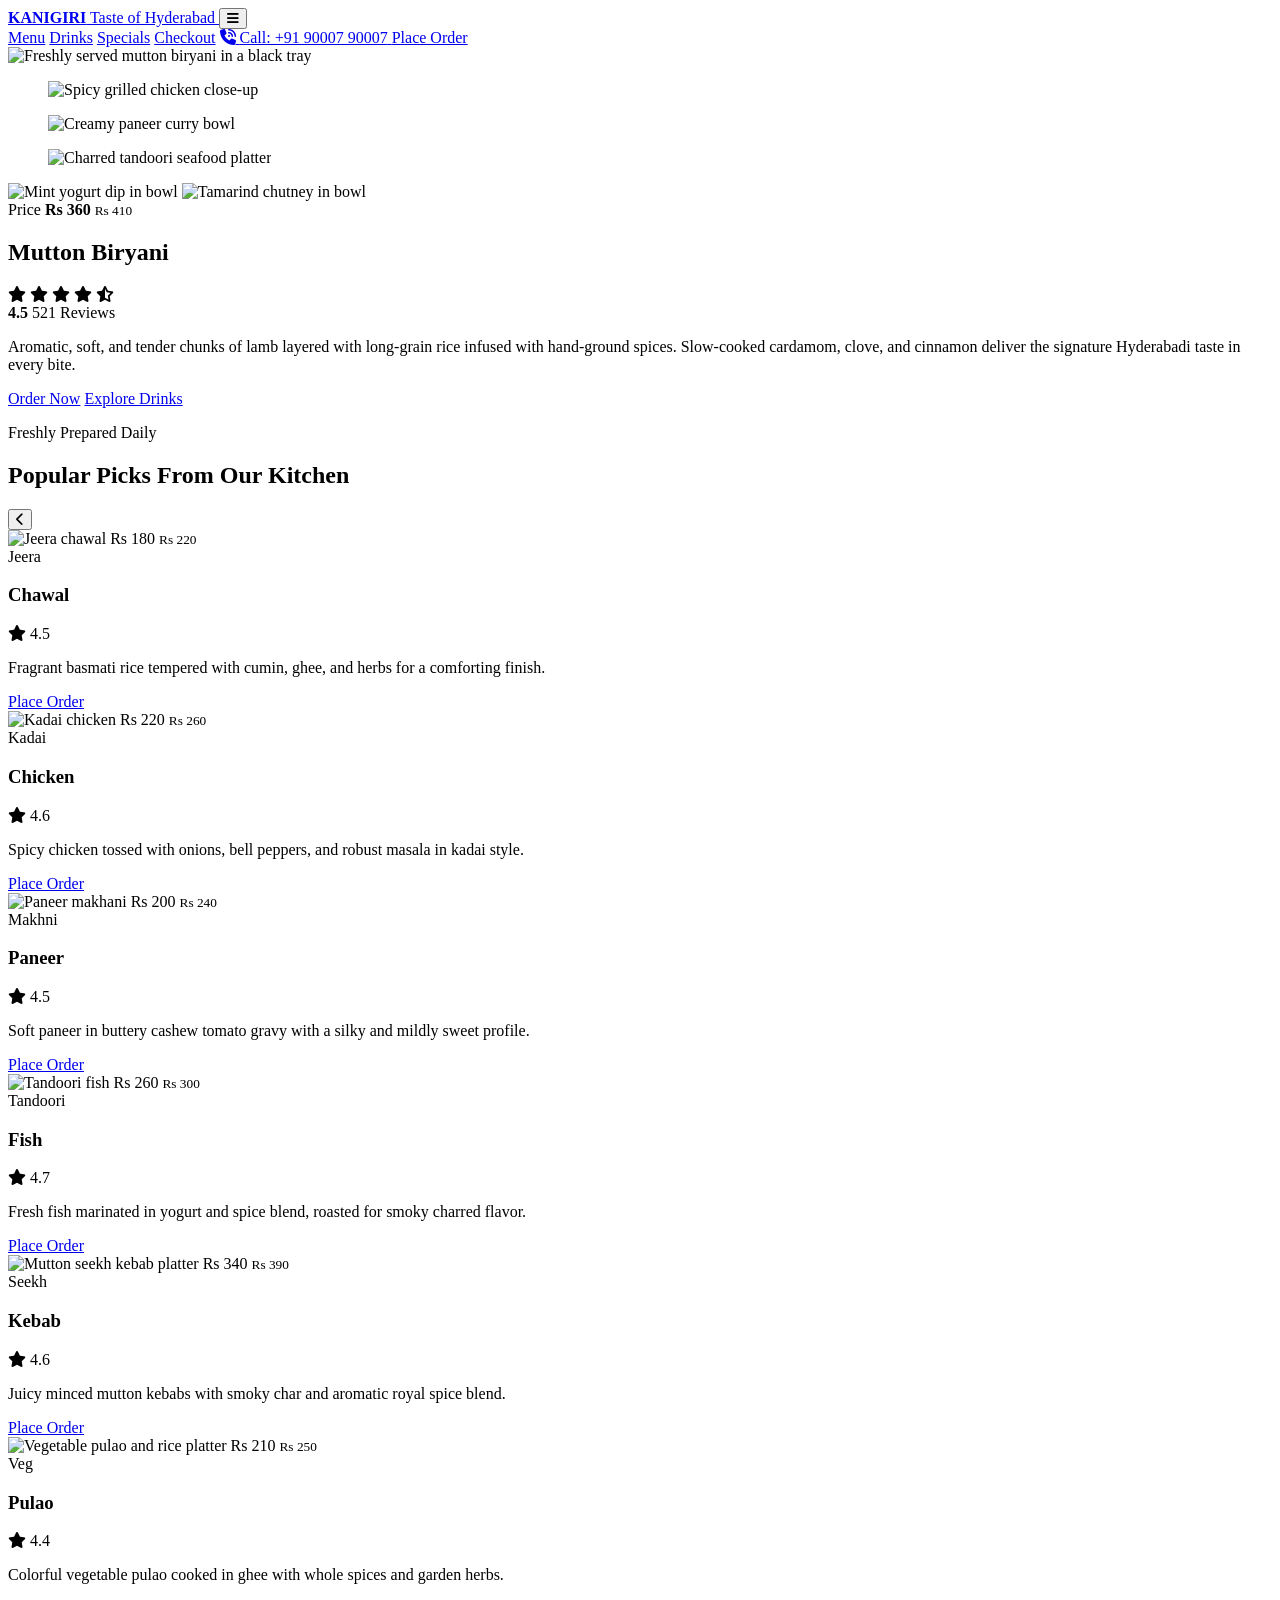
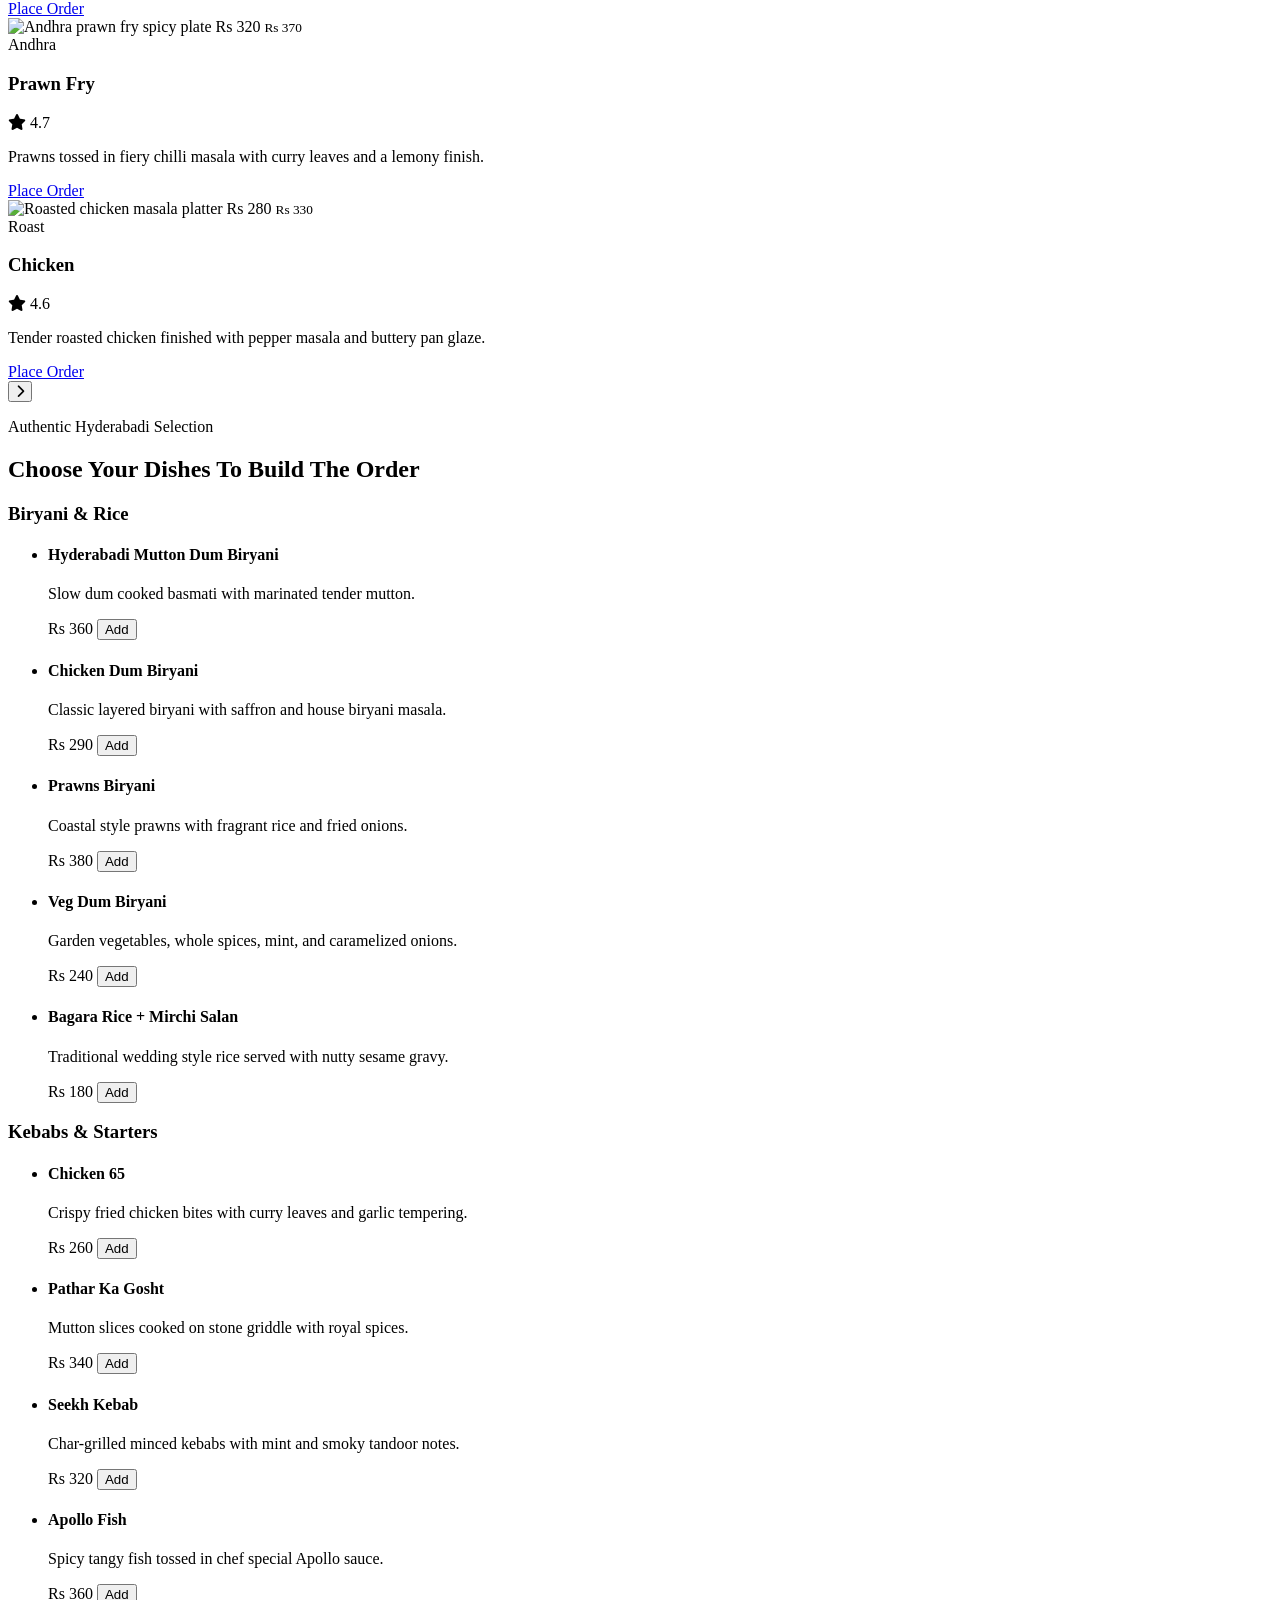
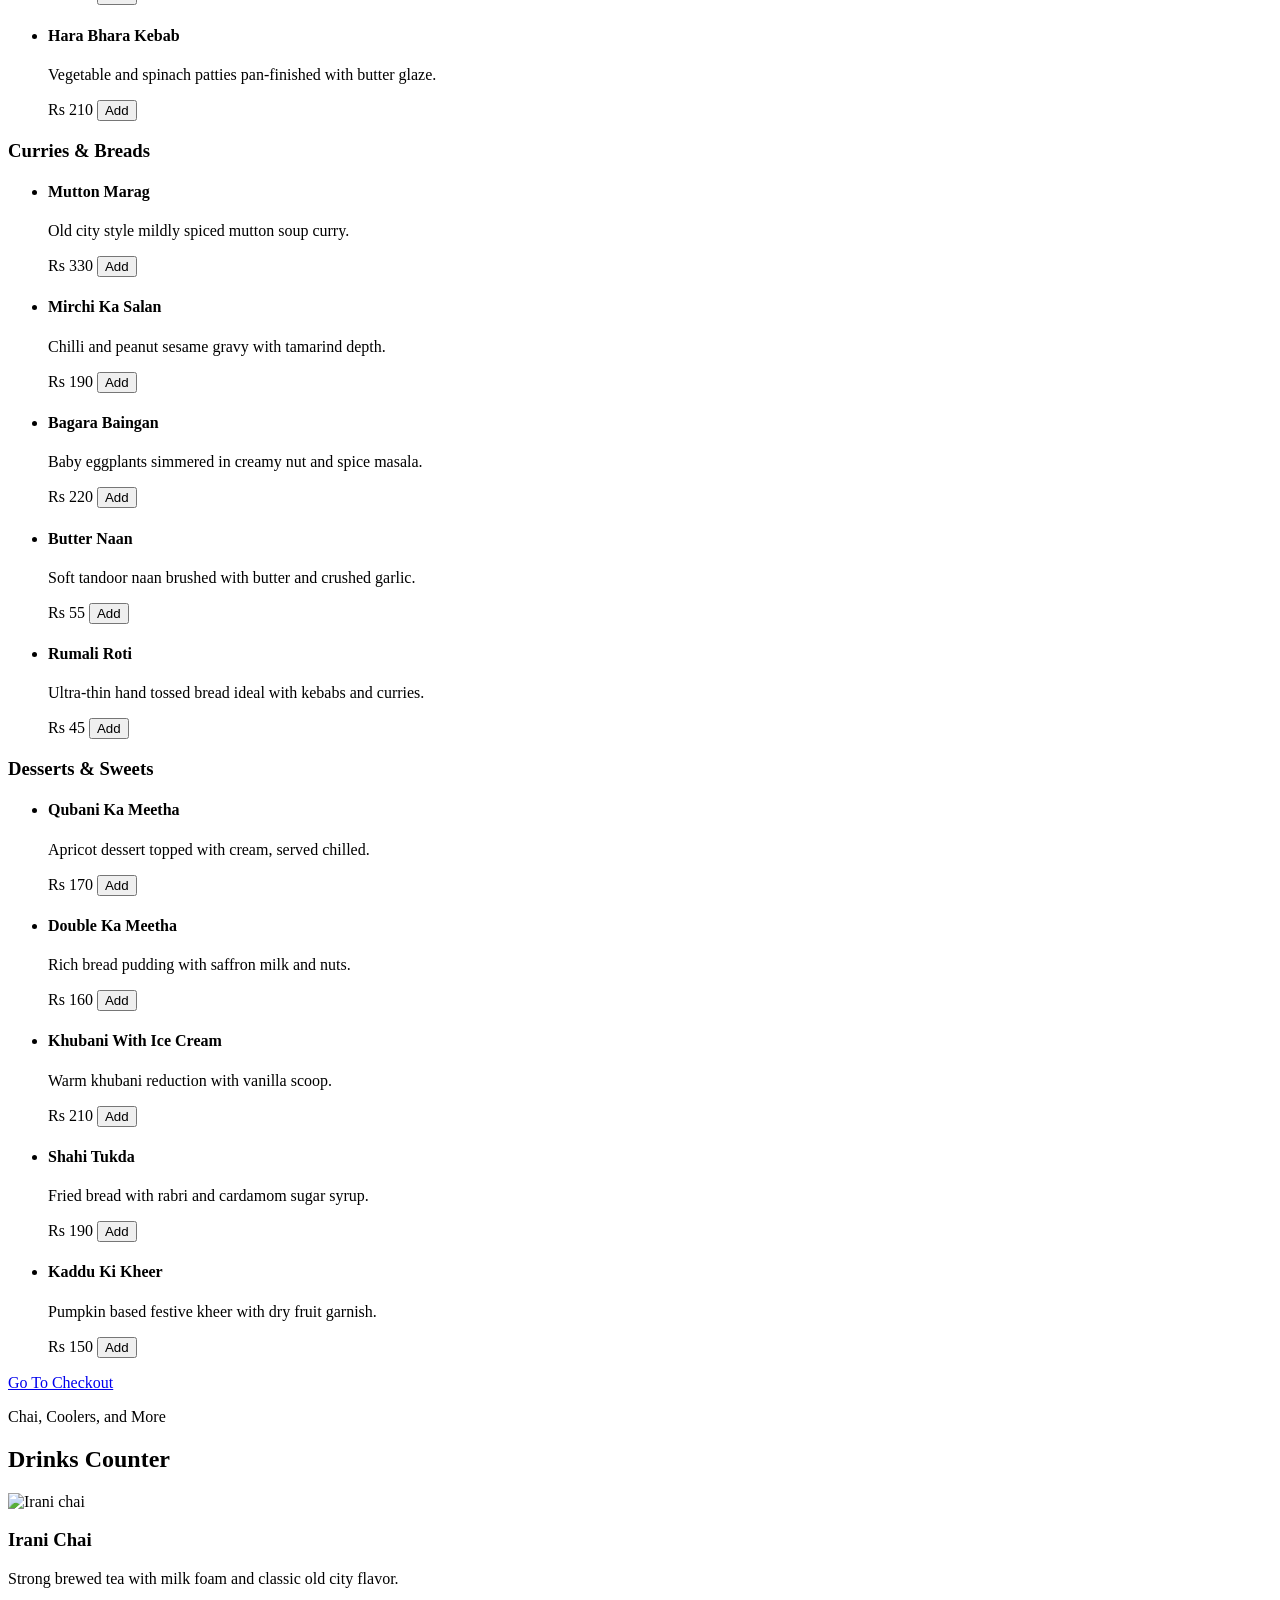
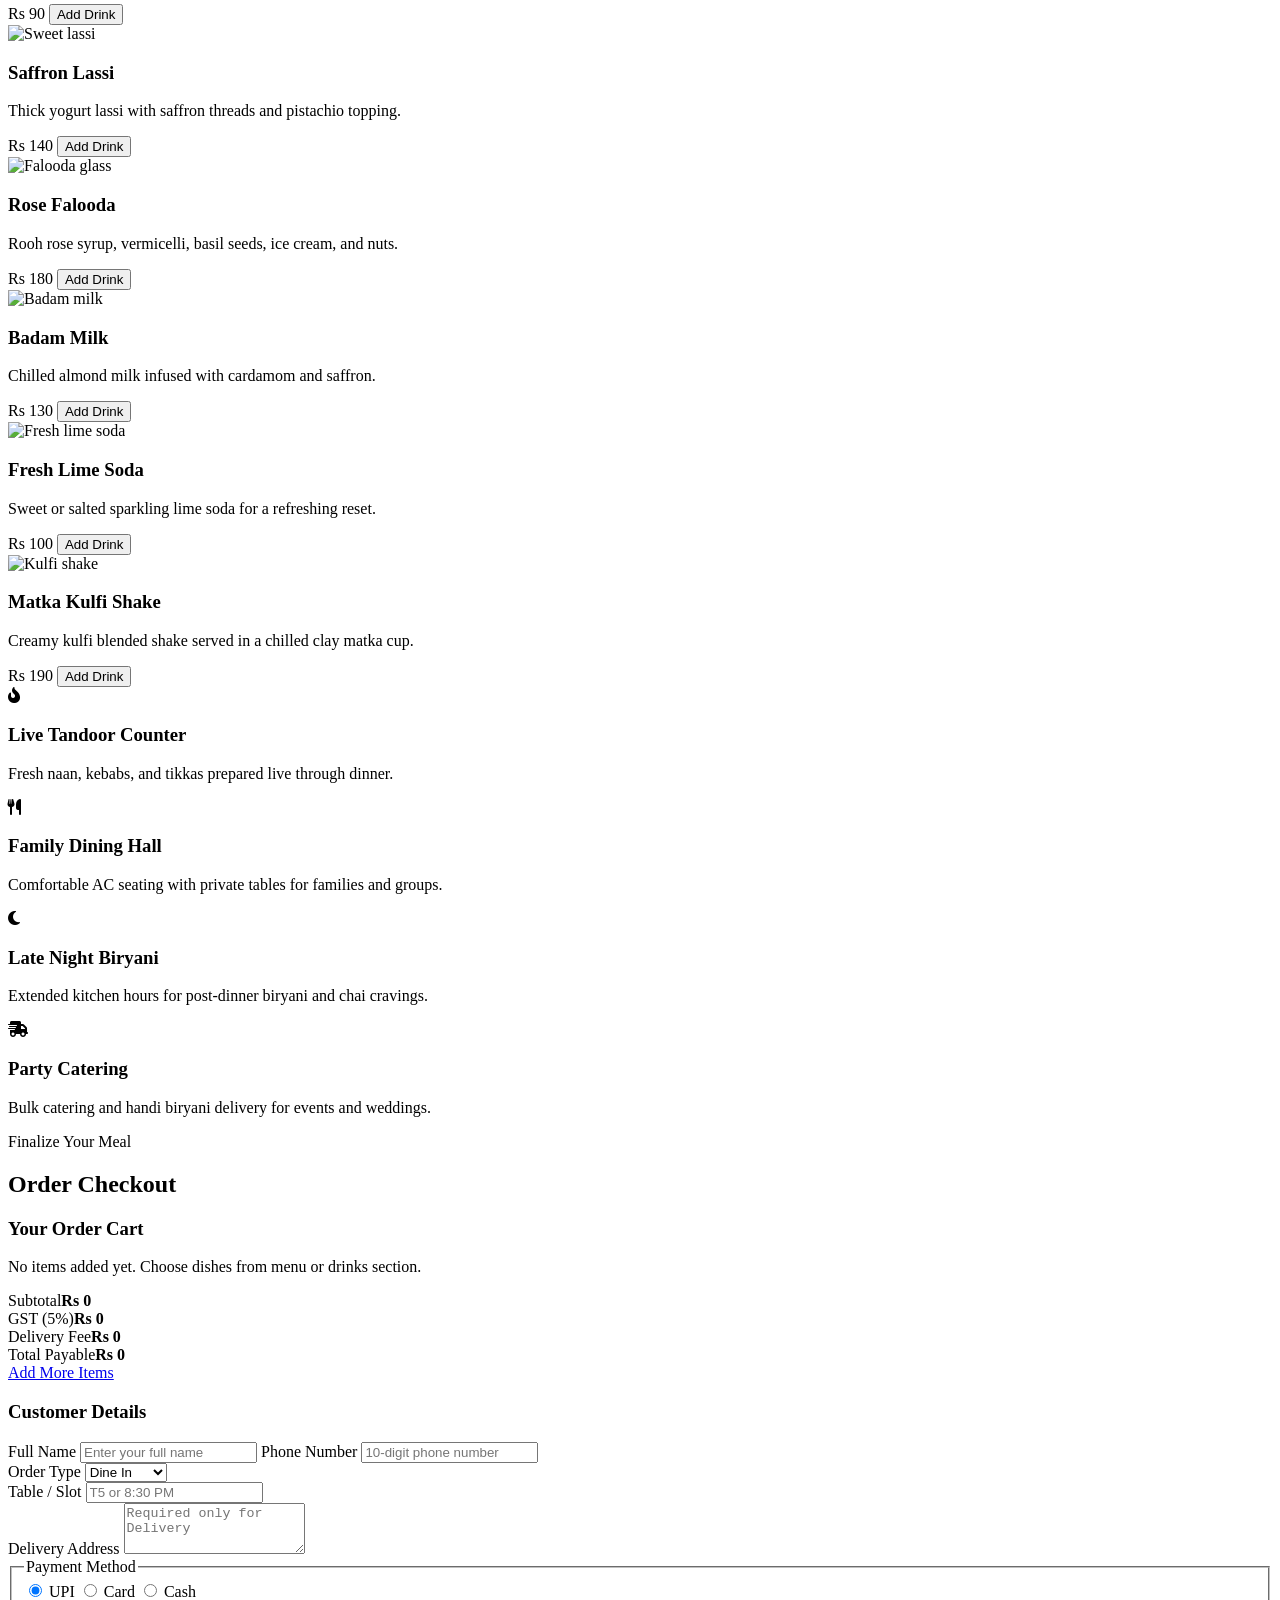
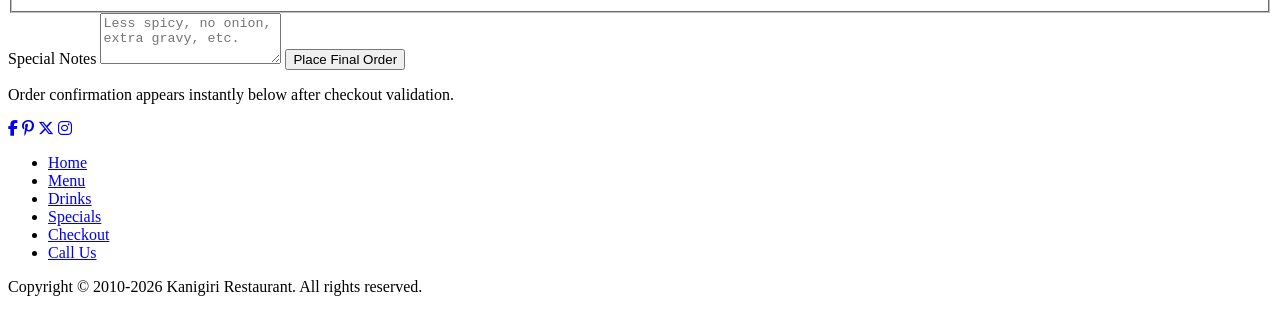
==== senior-cafe-restaurant-site/index.html @ 0bc82f6e "feat(site): add restaurant homepage with hero, menu sections, and checkout layout" ====
﻿<!DOCTYPE html>
<html lang="en">
<head>
  <meta charset="UTF-8">
  <meta name="viewport" content="width=device-width, initial-scale=1.0">
  <title>Kanigiri Cafe & Restaurant</title>
  <meta name="description" content="Kanigiri Cafe & Restaurant serves authentic Hyderabadi biryani, kebabs, curries, drinks, and desserts with online checkout.">
  <link rel="preconnect" href="https://fonts.googleapis.com">
  <link rel="preconnect" href="https://fonts.gstatic.com" crossorigin>
  <link href="https://fonts.googleapis.com/css2?family=Allura&family=Sora:wght@300;400;500;600;700;800&display=swap" rel="stylesheet">
  <link rel="stylesheet" href="https://cdnjs.cloudflare.com/ajax/libs/font-awesome/6.5.2/css/all.min.css" crossorigin="anonymous" referrerpolicy="no-referrer">
  <link rel="stylesheet" href="styles.css">
</head>
<body>
  <div class="site-bg" aria-hidden="true"></div>

  <header class="topbar">
    <a href="#" class="brand" aria-label="Kanigiri Home">
      <span class="brand-mark">
        <span></span><span></span><span></span><span></span>
      </span>
      <span class="brand-text-wrap">
        <strong class="brand-text">KANIGIRI</strong>
        <span class="brand-subtext">Taste of Hyderabad</span>
      </span>
    </a>

    <button class="mobile-nav-toggle" id="mobileNavToggle" aria-label="Toggle navigation" aria-expanded="false" aria-controls="primaryNav">
      <i class="fa-solid fa-bars"></i>
    </button>

    <nav class="top-actions" id="primaryNav">
      <a href="#fullMenu" class="nav-mini-link">Menu</a>
      <a href="#drinks" class="nav-mini-link">Drinks</a>
      <a href="#specials" class="nav-mini-link">Specials</a>
      <a href="#checkout" class="nav-mini-link">Checkout</a>
      <a href="tel:+919000790007" class="call-chip">
        <i class="fa-solid fa-phone-volume" aria-hidden="true"></i>
        <span>Call: +91 90007 90007</span>
      </a>
      <a href="#fullMenu" class="login-btn goto-menu">Place Order</a>
    </nav>
  </header>

  <main>
    <section class="hero reveal-on-load">
      <div class="hero-media">
        <div class="hero-spice spice-1"></div>
        <div class="hero-spice spice-2"></div>
        <div class="hero-spice spice-3"></div>

        <article class="hero-plate-card">
          <img src="https://images.pexels.com/photos/12737656/pexels-photo-12737656.jpeg?auto=compress&cs=tinysrgb&w=1400" alt="Freshly served mutton biryani in a black tray" loading="eager">
        </article>

        <figure class="hero-thumb thumb-1">
          <img src="https://images.pexels.com/photos/9609838/pexels-photo-9609838.jpeg?auto=compress&cs=tinysrgb&w=800" alt="Spicy grilled chicken close-up" loading="lazy">
        </figure>
        <figure class="hero-thumb thumb-2">
          <img src="https://images.pexels.com/photos/9609859/pexels-photo-9609859.jpeg?auto=compress&cs=tinysrgb&w=800" alt="Creamy paneer curry bowl" loading="lazy">
        </figure>
        <figure class="hero-thumb thumb-3">
          <img src="https://images.pexels.com/photos/7394819/pexels-photo-7394819.jpeg?auto=compress&cs=tinysrgb&w=800" alt="Charred tandoori seafood platter" loading="lazy">
        </figure>

        <img class="sauce-bowl bowl-1" src="https://images.pexels.com/photos/5638268/pexels-photo-5638268.jpeg?auto=compress&cs=tinysrgb&w=600" alt="Mint yogurt dip in bowl" loading="lazy">
        <img class="sauce-bowl bowl-2" src="https://images.pexels.com/photos/5946608/pexels-photo-5946608.jpeg?auto=compress&cs=tinysrgb&w=600" alt="Tamarind chutney in bowl" loading="lazy">
      </div>

      <div class="hero-content">
        <span class="price-tag">Price <strong>Rs 360</strong> <small>Rs 410</small></span>
        <h1><span>Mutton</span> Biryani</h1>

        <div class="rating">
          <div class="stars" aria-label="Rated 4.5 out of 5">
            <i class="fa-solid fa-star"></i>
            <i class="fa-solid fa-star"></i>
            <i class="fa-solid fa-star"></i>
            <i class="fa-solid fa-star"></i>
            <i class="fa-solid fa-star-half-stroke"></i>
          </div>
          <strong>4.5</strong>
          <span>521 Reviews</span>
        </div>

        <p>
          Aromatic, soft, and tender chunks of lamb layered with long-grain rice infused with hand-ground spices.
          Slow-cooked cardamom, clove, and cinnamon deliver the signature Hyderabadi taste in every bite.
        </p>

        <div class="hero-actions">
          <a href="#fullMenu" class="btn btn-primary goto-menu">Order Now</a>
          <a href="#drinks" class="btn btn-secondary">Explore Drinks</a>
        </div>
      </div>
    </section>

    <div class="wave-separator" aria-hidden="true"></div>

    <section class="menu-section reveal-on-scroll">
      <div class="section-heading">
        <p>Freshly Prepared Daily</p>
        <h2>Popular Picks From Our Kitchen</h2>
      </div>

      <div class="carousel-shell">
        <button class="arrow arrow-left" id="prevBtn" aria-label="Previous menu item">
          <i class="fa-solid fa-chevron-left" aria-hidden="true"></i>
        </button>

        <div class="carousel-window" id="carouselWindow" aria-live="polite">
          <div class="carousel-track" id="carouselTrack">
            <article class="dish-card tone-green">
              <img class="dish-image" src="https://images.pexels.com/photos/1869825/pexels-photo-1869825.jpeg?auto=compress&cs=tinysrgb&w=1200" alt="Jeera chawal" loading="lazy">
              <span class="dish-price">Rs 180 <small>Rs 220</small></span>
              <div class="dish-copy">
                <span class="dish-script">Jeera</span>
                <h3>Chawal</h3>
                <div class="dish-rating"><i class="fa-solid fa-star"></i> 4.5</div>
                <p>Fragrant basmati rice tempered with cumin, ghee, and herbs for a comforting finish.</p>
                <a href="#fullMenu" class="order-link goto-menu">Place Order</a>
              </div>
            </article>

            <article class="dish-card tone-gold">
              <img class="dish-image" src="https://images.pexels.com/photos/9609838/pexels-photo-9609838.jpeg?auto=compress&cs=tinysrgb&w=1200" alt="Kadai chicken" loading="lazy">
              <span class="dish-price">Rs 220 <small>Rs 260</small></span>
              <div class="dish-copy">
                <span class="dish-script">Kadai</span>
                <h3>Chicken</h3>
                <div class="dish-rating"><i class="fa-solid fa-star"></i> 4.6</div>
                <p>Spicy chicken tossed with onions, bell peppers, and robust masala in kadai style.</p>
                <a href="#fullMenu" class="order-link goto-menu">Place Order</a>
              </div>
            </article>

            <article class="dish-card tone-olive">
              <img class="dish-image" src="https://images.pexels.com/photos/9609859/pexels-photo-9609859.jpeg?auto=compress&cs=tinysrgb&w=1200" alt="Paneer makhani" loading="lazy">
              <span class="dish-price">Rs 200 <small>Rs 240</small></span>
              <div class="dish-copy">
                <span class="dish-script">Makhni</span>
                <h3>Paneer</h3>
                <div class="dish-rating"><i class="fa-solid fa-star"></i> 4.5</div>
                <p>Soft paneer in buttery cashew tomato gravy with a silky and mildly sweet profile.</p>
                <a href="#fullMenu" class="order-link goto-menu">Place Order</a>
              </div>
            </article>

            <article class="dish-card tone-crimson">
              <img class="dish-image" src="https://images.pexels.com/photos/7394819/pexels-photo-7394819.jpeg?auto=compress&cs=tinysrgb&w=1200" alt="Tandoori fish" loading="lazy">
              <span class="dish-price">Rs 260 <small>Rs 300</small></span>
              <div class="dish-copy">
                <span class="dish-script">Tandoori</span>
                <h3>Fish</h3>
                <div class="dish-rating"><i class="fa-solid fa-star"></i> 4.7</div>
                <p>Fresh fish marinated in yogurt and spice blend, roasted for smoky charred flavor.</p>
                <a href="#fullMenu" class="order-link goto-menu">Place Order</a>
              </div>
            </article>

            <article class="dish-card tone-green">
              <img class="dish-image" src="https://images.pexels.com/photos/2338407/pexels-photo-2338407.jpeg?auto=compress&cs=tinysrgb&w=1200" alt="Mutton seekh kebab platter" loading="lazy">
              <span class="dish-price">Rs 340 <small>Rs 390</small></span>
              <div class="dish-copy">
                <span class="dish-script">Seekh</span>
                <h3>Kebab</h3>
                <div class="dish-rating"><i class="fa-solid fa-star"></i> 4.6</div>
                <p>Juicy minced mutton kebabs with smoky char and aromatic royal spice blend.</p>
                <a href="#fullMenu" class="order-link goto-menu">Place Order</a>
              </div>
            </article>

            <article class="dish-card tone-gold">
              <img class="dish-image" src="https://images.pexels.com/photos/103124/pexels-photo-103124.jpeg?auto=compress&cs=tinysrgb&w=1200" alt="Vegetable pulao and rice platter" loading="lazy">
              <span class="dish-price">Rs 210 <small>Rs 250</small></span>
              <div class="dish-copy">
                <span class="dish-script">Veg</span>
                <h3>Pulao</h3>
                <div class="dish-rating"><i class="fa-solid fa-star"></i> 4.4</div>
                <p>Colorful vegetable pulao cooked in ghee with whole spices and garden herbs.</p>
                <a href="#fullMenu" class="order-link goto-menu">Place Order</a>
              </div>
            </article>

            <article class="dish-card tone-olive">
              <img class="dish-image" src="https://images.pexels.com/photos/5410401/pexels-photo-5410401.jpeg?auto=compress&cs=tinysrgb&w=1200" alt="Andhra prawn fry spicy plate" loading="lazy">
              <span class="dish-price">Rs 320 <small>Rs 370</small></span>
              <div class="dish-copy">
                <span class="dish-script">Andhra</span>
                <h3>Prawn Fry</h3>
                <div class="dish-rating"><i class="fa-solid fa-star"></i> 4.7</div>
                <p>Prawns tossed in fiery chilli masala with curry leaves and a lemony finish.</p>
                <a href="#fullMenu" class="order-link goto-menu">Place Order</a>
              </div>
            </article>

            <article class="dish-card tone-crimson">
              <img class="dish-image" src="https://images.pexels.com/photos/9609838/pexels-photo-9609838.jpeg?auto=compress&cs=tinysrgb&w=1200" alt="Roasted chicken masala platter" loading="lazy">
              <span class="dish-price">Rs 280 <small>Rs 330</small></span>
              <div class="dish-copy">
                <span class="dish-script">Roast</span>
                <h3>Chicken</h3>
                <div class="dish-rating"><i class="fa-solid fa-star"></i> 4.6</div>
                <p>Tender roasted chicken finished with pepper masala and buttery pan glaze.</p>
                <a href="#fullMenu" class="order-link goto-menu">Place Order</a>
              </div>
            </article>
          </div>
        </div>

        <button class="arrow arrow-right" id="nextBtn" aria-label="Next menu item">
          <i class="fa-solid fa-chevron-right" aria-hidden="true"></i>
        </button>
      </div>
    </section>

    <section id="fullMenu" class="full-menu-section reveal-on-scroll">
      <div class="section-heading align-left">
        <p>Authentic Hyderabadi Selection</p>
        <h2>Choose Your Dishes To Build The Order</h2>
      </div>

      <div class="menu-category-grid">
        <article class="menu-category-card">
          <h3>Biryani & Rice</h3>
          <ul class="menu-list">
            <li class="menu-item">
              <div class="menu-item-copy">
                <h4>Hyderabadi Mutton Dum Biryani</h4>
                <p>Slow dum cooked basmati with marinated tender mutton.</p>
              </div>
              <div class="menu-item-action">
                <span>Rs 360</span>
                <button class="add-item-btn" data-item="Hyderabadi Mutton Dum Biryani" data-price="360">Add</button>
              </div>
            </li>
            <li class="menu-item">
              <div class="menu-item-copy">
                <h4>Chicken Dum Biryani</h4>
                <p>Classic layered biryani with saffron and house biryani masala.</p>
              </div>
              <div class="menu-item-action">
                <span>Rs 290</span>
                <button class="add-item-btn" data-item="Chicken Dum Biryani" data-price="290">Add</button>
              </div>
            </li>
            <li class="menu-item">
              <div class="menu-item-copy">
                <h4>Prawns Biryani</h4>
                <p>Coastal style prawns with fragrant rice and fried onions.</p>
              </div>
              <div class="menu-item-action">
                <span>Rs 380</span>
                <button class="add-item-btn" data-item="Prawns Biryani" data-price="380">Add</button>
              </div>
            </li>
            <li class="menu-item">
              <div class="menu-item-copy">
                <h4>Veg Dum Biryani</h4>
                <p>Garden vegetables, whole spices, mint, and caramelized onions.</p>
              </div>
              <div class="menu-item-action">
                <span>Rs 240</span>
                <button class="add-item-btn" data-item="Veg Dum Biryani" data-price="240">Add</button>
              </div>
            </li>
            <li class="menu-item">
              <div class="menu-item-copy">
                <h4>Bagara Rice + Mirchi Salan</h4>
                <p>Traditional wedding style rice served with nutty sesame gravy.</p>
              </div>
              <div class="menu-item-action">
                <span>Rs 180</span>
                <button class="add-item-btn" data-item="Bagara Rice + Mirchi Salan" data-price="180">Add</button>
              </div>
            </li>
          </ul>
        </article>

        <article class="menu-category-card">
          <h3>Kebabs & Starters</h3>
          <ul class="menu-list">
            <li class="menu-item">
              <div class="menu-item-copy">
                <h4>Chicken 65</h4>
                <p>Crispy fried chicken bites with curry leaves and garlic tempering.</p>
              </div>
              <div class="menu-item-action">
                <span>Rs 260</span>
                <button class="add-item-btn" data-item="Chicken 65" data-price="260">Add</button>
              </div>
            </li>
            <li class="menu-item">
              <div class="menu-item-copy">
                <h4>Pathar Ka Gosht</h4>
                <p>Mutton slices cooked on stone griddle with royal spices.</p>
              </div>
              <div class="menu-item-action">
                <span>Rs 340</span>
                <button class="add-item-btn" data-item="Pathar Ka Gosht" data-price="340">Add</button>
              </div>
            </li>
            <li class="menu-item">
              <div class="menu-item-copy">
                <h4>Seekh Kebab</h4>
                <p>Char-grilled minced kebabs with mint and smoky tandoor notes.</p>
              </div>
              <div class="menu-item-action">
                <span>Rs 320</span>
                <button class="add-item-btn" data-item="Seekh Kebab" data-price="320">Add</button>
              </div>
            </li>
            <li class="menu-item">
              <div class="menu-item-copy">
                <h4>Apollo Fish</h4>
                <p>Spicy tangy fish tossed in chef special Apollo sauce.</p>
              </div>
              <div class="menu-item-action">
                <span>Rs 360</span>
                <button class="add-item-btn" data-item="Apollo Fish" data-price="360">Add</button>
              </div>
            </li>
            <li class="menu-item">
              <div class="menu-item-copy">
                <h4>Hara Bhara Kebab</h4>
                <p>Vegetable and spinach patties pan-finished with butter glaze.</p>
              </div>
              <div class="menu-item-action">
                <span>Rs 210</span>
                <button class="add-item-btn" data-item="Hara Bhara Kebab" data-price="210">Add</button>
              </div>
            </li>
          </ul>
        </article>

        <article class="menu-category-card">
          <h3>Curries & Breads</h3>
          <ul class="menu-list">
            <li class="menu-item">
              <div class="menu-item-copy">
                <h4>Mutton Marag</h4>
                <p>Old city style mildly spiced mutton soup curry.</p>
              </div>
              <div class="menu-item-action">
                <span>Rs 330</span>
                <button class="add-item-btn" data-item="Mutton Marag" data-price="330">Add</button>
              </div>
            </li>
            <li class="menu-item">
              <div class="menu-item-copy">
                <h4>Mirchi Ka Salan</h4>
                <p>Chilli and peanut sesame gravy with tamarind depth.</p>
              </div>
              <div class="menu-item-action">
                <span>Rs 190</span>
                <button class="add-item-btn" data-item="Mirchi Ka Salan" data-price="190">Add</button>
              </div>
            </li>
            <li class="menu-item">
              <div class="menu-item-copy">
                <h4>Bagara Baingan</h4>
                <p>Baby eggplants simmered in creamy nut and spice masala.</p>
              </div>
              <div class="menu-item-action">
                <span>Rs 220</span>
                <button class="add-item-btn" data-item="Bagara Baingan" data-price="220">Add</button>
              </div>
            </li>
            <li class="menu-item">
              <div class="menu-item-copy">
                <h4>Butter Naan</h4>
                <p>Soft tandoor naan brushed with butter and crushed garlic.</p>
              </div>
              <div class="menu-item-action">
                <span>Rs 55</span>
                <button class="add-item-btn" data-item="Butter Naan" data-price="55">Add</button>
              </div>
            </li>
            <li class="menu-item">
              <div class="menu-item-copy">
                <h4>Rumali Roti</h4>
                <p>Ultra-thin hand tossed bread ideal with kebabs and curries.</p>
              </div>
              <div class="menu-item-action">
                <span>Rs 45</span>
                <button class="add-item-btn" data-item="Rumali Roti" data-price="45">Add</button>
              </div>
            </li>
          </ul>
        </article>

        <article class="menu-category-card">
          <h3>Desserts & Sweets</h3>
          <ul class="menu-list">
            <li class="menu-item">
              <div class="menu-item-copy">
                <h4>Qubani Ka Meetha</h4>
                <p>Apricot dessert topped with cream, served chilled.</p>
              </div>
              <div class="menu-item-action">
                <span>Rs 170</span>
                <button class="add-item-btn" data-item="Qubani Ka Meetha" data-price="170">Add</button>
              </div>
            </li>
            <li class="menu-item">
              <div class="menu-item-copy">
                <h4>Double Ka Meetha</h4>
                <p>Rich bread pudding with saffron milk and nuts.</p>
              </div>
              <div class="menu-item-action">
                <span>Rs 160</span>
                <button class="add-item-btn" data-item="Double Ka Meetha" data-price="160">Add</button>
              </div>
            </li>
            <li class="menu-item">
              <div class="menu-item-copy">
                <h4>Khubani With Ice Cream</h4>
                <p>Warm khubani reduction with vanilla scoop.</p>
              </div>
              <div class="menu-item-action">
                <span>Rs 210</span>
                <button class="add-item-btn" data-item="Khubani With Ice Cream" data-price="210">Add</button>
              </div>
            </li>
            <li class="menu-item">
              <div class="menu-item-copy">
                <h4>Shahi Tukda</h4>
                <p>Fried bread with rabri and cardamom sugar syrup.</p>
              </div>
              <div class="menu-item-action">
                <span>Rs 190</span>
                <button class="add-item-btn" data-item="Shahi Tukda" data-price="190">Add</button>
              </div>
            </li>
            <li class="menu-item">
              <div class="menu-item-copy">
                <h4>Kaddu Ki Kheer</h4>
                <p>Pumpkin based festive kheer with dry fruit garnish.</p>
              </div>
              <div class="menu-item-action">
                <span>Rs 150</span>
                <button class="add-item-btn" data-item="Kaddu Ki Kheer" data-price="150">Add</button>
              </div>
            </li>
          </ul>
        </article>
      </div>

      <div class="menu-cta-row">
        <a href="#checkout" class="btn btn-primary">Go To Checkout</a>
      </div>
    </section>

    <section id="drinks" class="drinks-section reveal-on-scroll">
      <div class="section-heading align-left">
        <p>Chai, Coolers, and More</p>
        <h2>Drinks Counter</h2>
      </div>

      <div class="drinks-grid">
        <article class="drink-card">
          <img src="https://images.pexels.com/photos/5946981/pexels-photo-5946981.jpeg?auto=compress&cs=tinysrgb&w=1000" alt="Irani chai" loading="lazy">
          <div class="drink-content">
            <h3>Irani Chai</h3>
            <p>Strong brewed tea with milk foam and classic old city flavor.</p>
            <div class="drink-meta">
              <span>Rs 90</span>
              <button class="add-item-btn" data-item="Irani Chai" data-price="90">Add Drink</button>
            </div>
          </div>
        </article>

        <article class="drink-card">
          <img src="https://images.pexels.com/photos/1194030/pexels-photo-1194030.jpeg?auto=compress&cs=tinysrgb&w=1000" alt="Sweet lassi" loading="lazy">
          <div class="drink-content">
            <h3>Saffron Lassi</h3>
            <p>Thick yogurt lassi with saffron threads and pistachio topping.</p>
            <div class="drink-meta">
              <span>Rs 140</span>
              <button class="add-item-btn" data-item="Saffron Lassi" data-price="140">Add Drink</button>
            </div>
          </div>
        </article>

        <article class="drink-card">
          <img src="https://images.pexels.com/photos/1346347/pexels-photo-1346347.jpeg?auto=compress&cs=tinysrgb&w=1000" alt="Falooda glass" loading="lazy">
          <div class="drink-content">
            <h3>Rose Falooda</h3>
            <p>Rooh rose syrup, vermicelli, basil seeds, ice cream, and nuts.</p>
            <div class="drink-meta">
              <span>Rs 180</span>
              <button class="add-item-btn" data-item="Rose Falooda" data-price="180">Add Drink</button>
            </div>
          </div>
        </article>

        <article class="drink-card">
          <img src="https://images.pexels.com/photos/6544379/pexels-photo-6544379.jpeg?auto=compress&cs=tinysrgb&w=1000" alt="Badam milk" loading="lazy">
          <div class="drink-content">
            <h3>Badam Milk</h3>
            <p>Chilled almond milk infused with cardamom and saffron.</p>
            <div class="drink-meta">
              <span>Rs 130</span>
              <button class="add-item-btn" data-item="Badam Milk" data-price="130">Add Drink</button>
            </div>
          </div>
        </article>

        <article class="drink-card">
          <img src="https://images.pexels.com/photos/96974/pexels-photo-96974.jpeg?auto=compress&cs=tinysrgb&w=1000" alt="Fresh lime soda" loading="lazy">
          <div class="drink-content">
            <h3>Fresh Lime Soda</h3>
            <p>Sweet or salted sparkling lime soda for a refreshing reset.</p>
            <div class="drink-meta">
              <span>Rs 100</span>
              <button class="add-item-btn" data-item="Fresh Lime Soda" data-price="100">Add Drink</button>
            </div>
          </div>
        </article>

        <article class="drink-card">
          <img src="https://images.pexels.com/photos/5946973/pexels-photo-5946973.jpeg?auto=compress&cs=tinysrgb&w=1000" alt="Kulfi shake" loading="lazy">
          <div class="drink-content">
            <h3>Matka Kulfi Shake</h3>
            <p>Creamy kulfi blended shake served in a chilled clay matka cup.</p>
            <div class="drink-meta">
              <span>Rs 190</span>
              <button class="add-item-btn" data-item="Matka Kulfi Shake" data-price="190">Add Drink</button>
            </div>
          </div>
        </article>
      </div>
    </section>

    <section id="specials" class="service-strip reveal-on-scroll">
      <article class="service-card">
        <i class="fa-solid fa-fire-flame-curved" aria-hidden="true"></i>
        <h3>Live Tandoor Counter</h3>
        <p>Fresh naan, kebabs, and tikkas prepared live through dinner.</p>
      </article>
      <article class="service-card">
        <i class="fa-solid fa-utensils" aria-hidden="true"></i>
        <h3>Family Dining Hall</h3>
        <p>Comfortable AC seating with private tables for families and groups.</p>
      </article>
      <article class="service-card">
        <i class="fa-solid fa-moon" aria-hidden="true"></i>
        <h3>Late Night Biryani</h3>
        <p>Extended kitchen hours for post-dinner biryani and chai cravings.</p>
      </article>
      <article class="service-card">
        <i class="fa-solid fa-truck-fast" aria-hidden="true"></i>
        <h3>Party Catering</h3>
        <p>Bulk catering and handi biryani delivery for events and weddings.</p>
      </article>
    </section>

    <section id="checkout" class="checkout-section reveal-on-scroll">
      <div class="section-heading align-left">
        <p>Finalize Your Meal</p>
        <h2>Order Checkout</h2>
      </div>

      <div class="checkout-layout">
        <aside class="cart-panel">
          <h3>Your Order Cart</h3>
          <p id="cartEmptyState">No items added yet. Choose dishes from menu or drinks section.</p>
          <ul id="cartItems" class="cart-items" aria-live="polite"></ul>

          <div class="bill-summary">
            <div><span>Subtotal</span><strong id="subtotalAmount">Rs 0</strong></div>
            <div><span>GST (5%)</span><strong id="gstAmount">Rs 0</strong></div>
            <div><span>Delivery Fee</span><strong id="deliveryAmount">Rs 0</strong></div>
            <div class="bill-total"><span>Total Payable</span><strong id="totalAmount">Rs 0</strong></div>
          </div>

          <a href="#fullMenu" class="back-menu-link">Add More Items</a>
        </aside>

        <form id="checkoutForm" class="checkout-form" novalidate>
          <h3>Customer Details</h3>

          <label for="customerName">Full Name</label>
          <input id="customerName" name="customerName" type="text" placeholder="Enter your full name" required>

          <label for="customerPhone">Phone Number</label>
          <input id="customerPhone" name="customerPhone" type="tel" placeholder="10-digit phone number" pattern="[0-9]{10}" required>

          <div class="form-grid">
            <div>
              <label for="serviceType">Order Type</label>
              <select id="serviceType" name="serviceType" required>
                <option value="Dine In">Dine In</option>
                <option value="Takeaway">Takeaway</option>
                <option value="Delivery">Delivery</option>
              </select>
            </div>
            <div>
              <label for="tableNumber">Table / Slot</label>
              <input id="tableNumber" name="tableNumber" type="text" placeholder="T5 or 8:30 PM">
            </div>
          </div>

          <label for="deliveryAddress">Delivery Address</label>
          <textarea id="deliveryAddress" name="deliveryAddress" rows="3" placeholder="Required only for Delivery"></textarea>

          <fieldset>
            <legend>Payment Method</legend>
            <div class="payment-options">
              <label><input type="radio" name="paymentMethod" value="UPI" checked> UPI</label>
              <label><input type="radio" name="paymentMethod" value="Card"> Card</label>
              <label><input type="radio" name="paymentMethod" value="Cash"> Cash</label>
            </div>
          </fieldset>

          <label for="specialNotes">Special Notes</label>
          <textarea id="specialNotes" name="specialNotes" rows="3" placeholder="Less spicy, no onion, extra gravy, etc."></textarea>

          <button type="submit" class="btn btn-primary wide-btn">Place Final Order</button>
          <p class="checkout-note">Order confirmation appears instantly below after checkout validation.</p>
          <div id="orderMessage" class="order-message" aria-live="polite"></div>
        </form>
      </div>
    </section>
  </main>

  <footer class="site-footer">
    <div class="socials" aria-label="Social media links">
      <a href="#" aria-label="Facebook"><i class="fa-brands fa-facebook-f"></i></a>
      <a href="#" aria-label="Pinterest"><i class="fa-brands fa-pinterest-p"></i></a>
      <a href="#" aria-label="X"><i class="fa-brands fa-x-twitter"></i></a>
      <a href="#" aria-label="Instagram"><i class="fa-brands fa-instagram"></i></a>
    </div>

    <ul class="footer-links">
      <li><a href="#">Home</a></li>
      <li><a href="#fullMenu">Menu</a></li>
      <li><a href="#drinks">Drinks</a></li>
      <li><a href="#specials">Specials</a></li>
      <li><a href="#checkout">Checkout</a></li>
      <li><a href="tel:+919000790007">Call Us</a></li>
    </ul>

    <p>Copyright © 2010-2026 Kanigiri Restaurant. All rights reserved.</p>
  </footer>

  <div id="toastStack" class="toast-stack" aria-live="polite" aria-atomic="true"></div>

  <script src="orders-store.js" defer></script>
  <script src="script.js" defer></script>
</body>
</html>
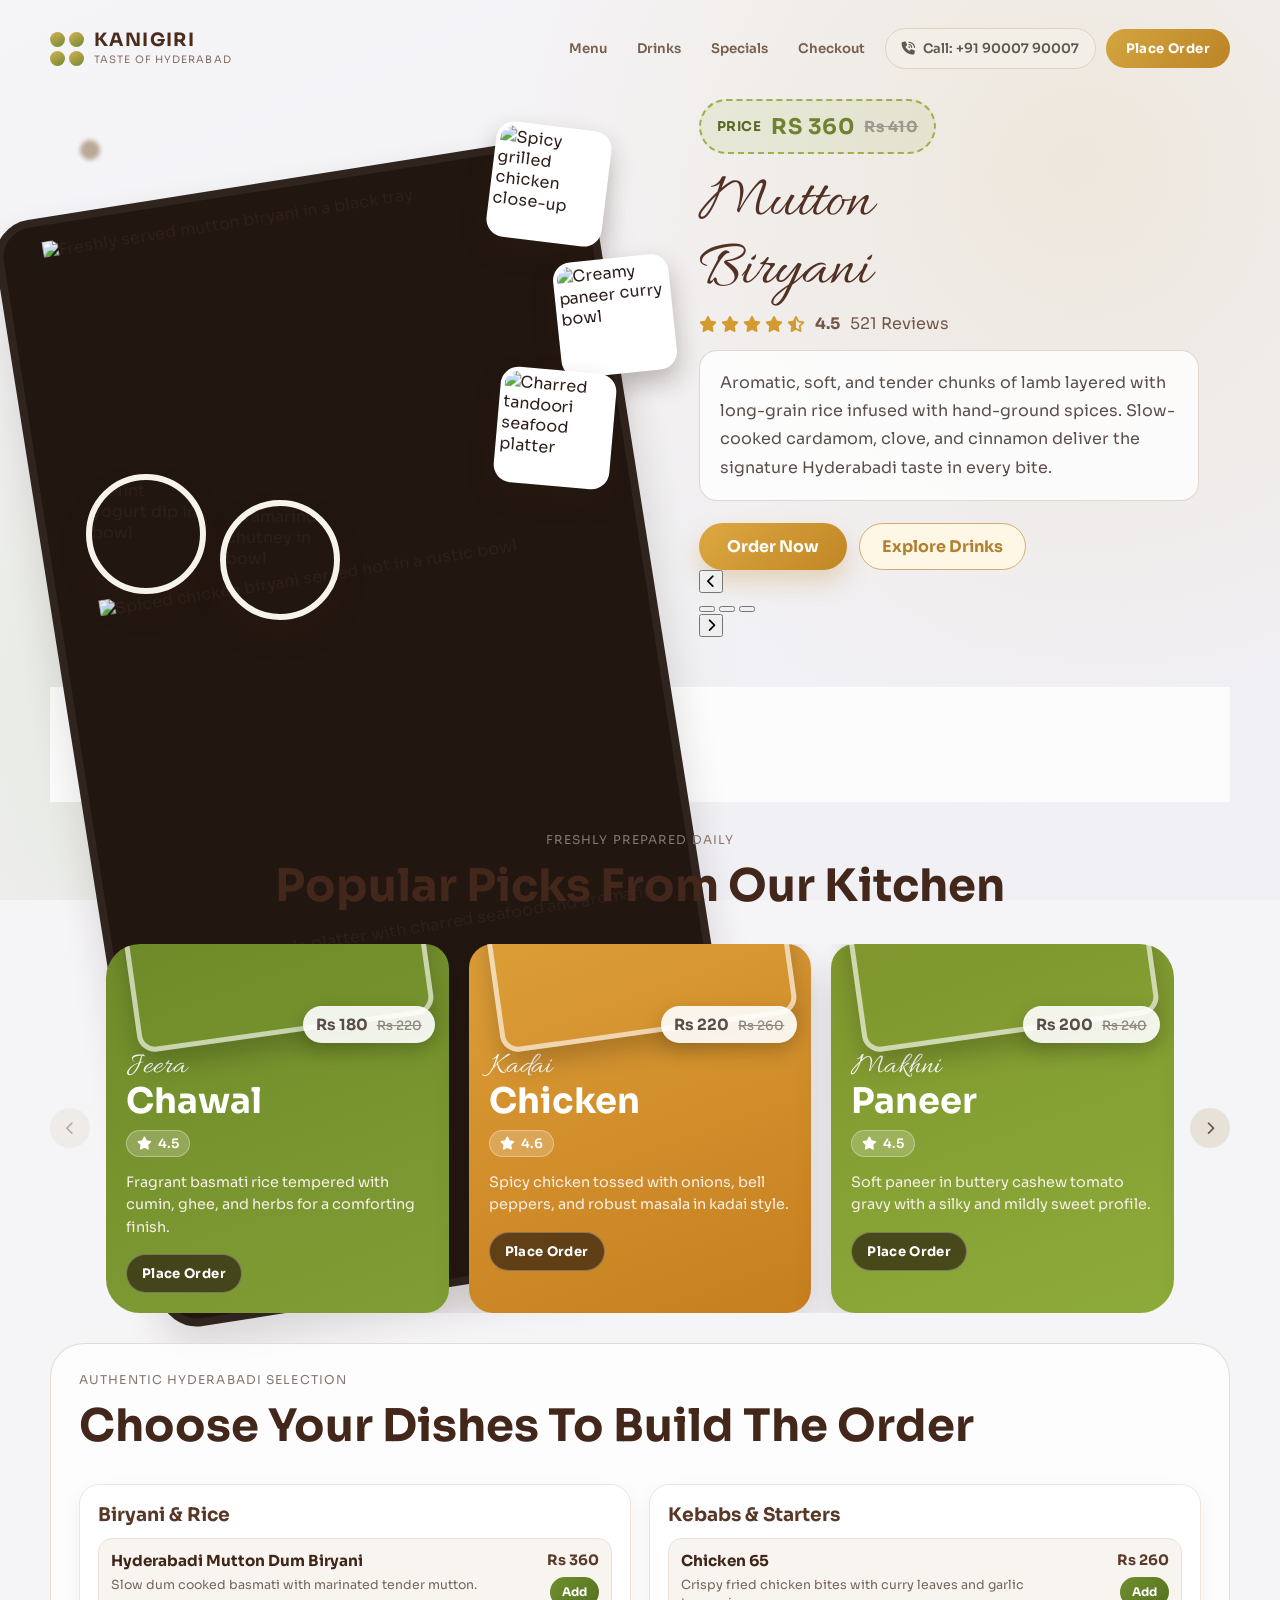
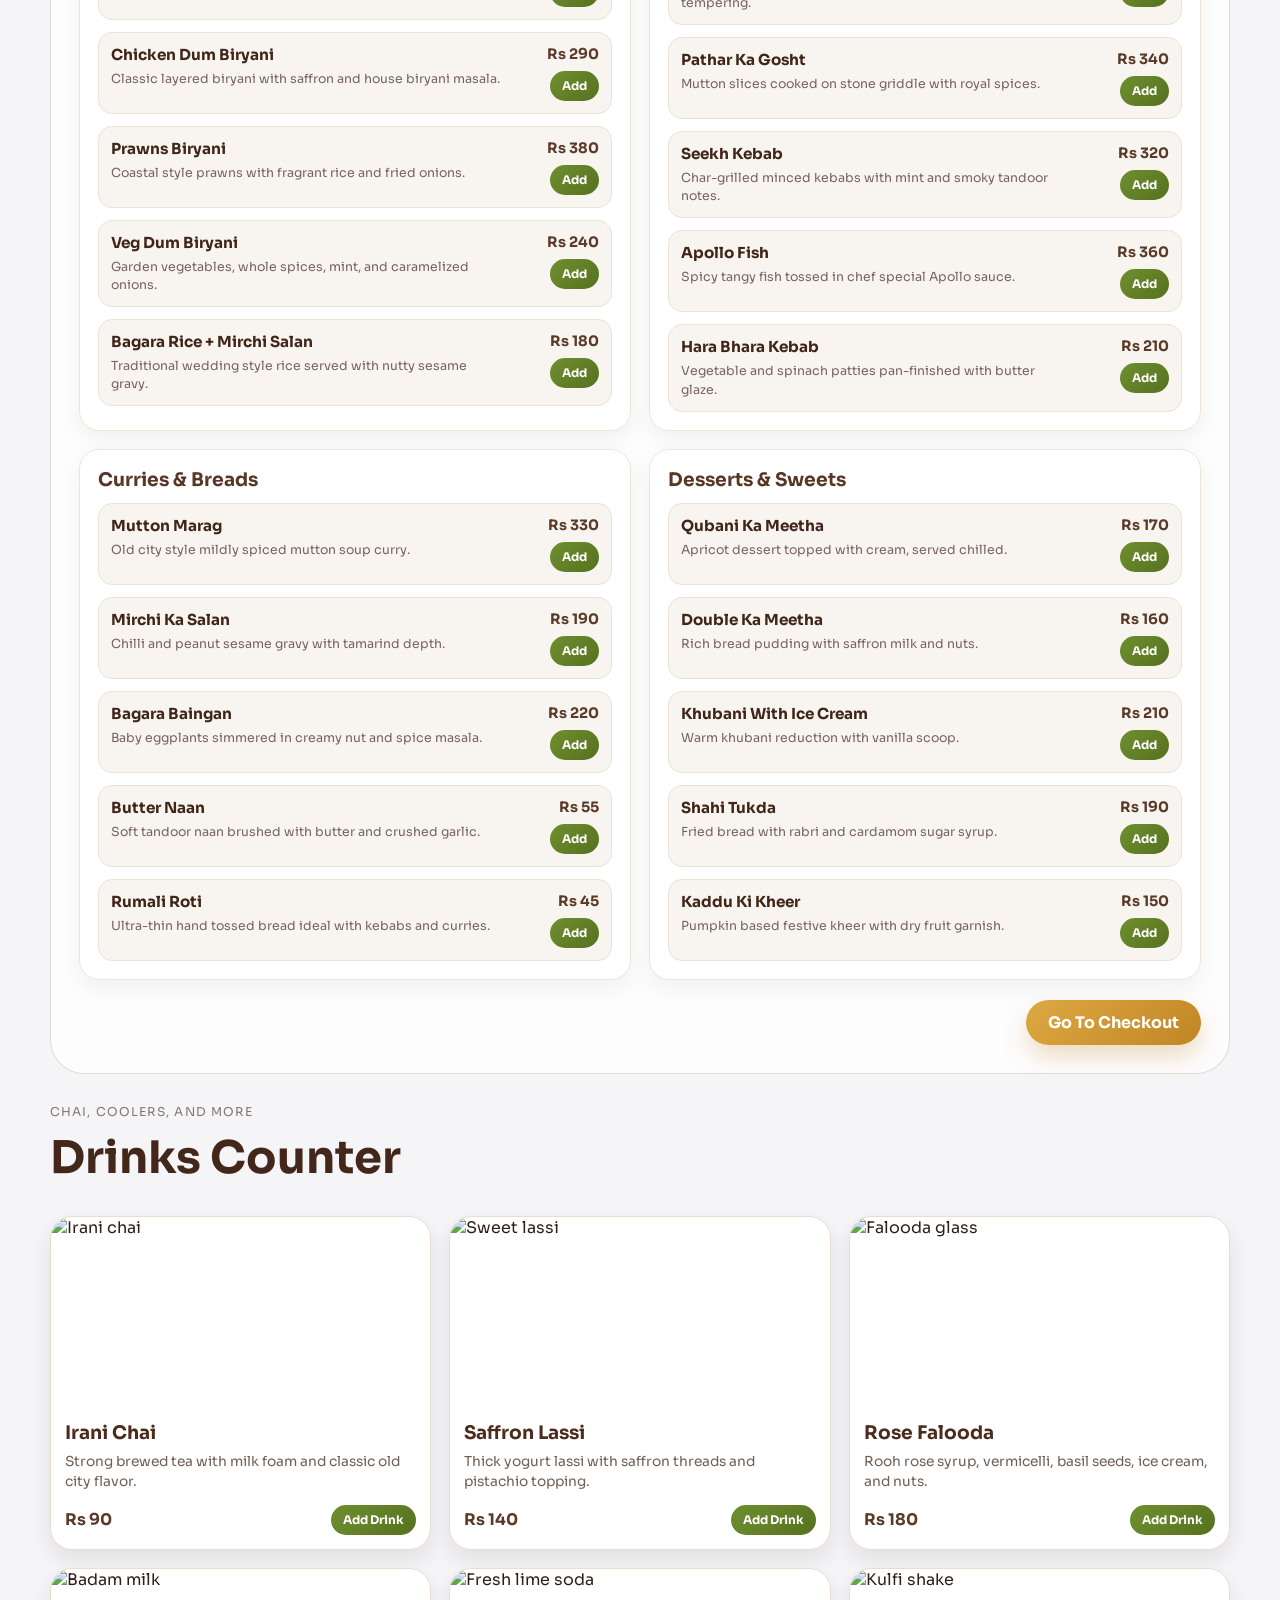
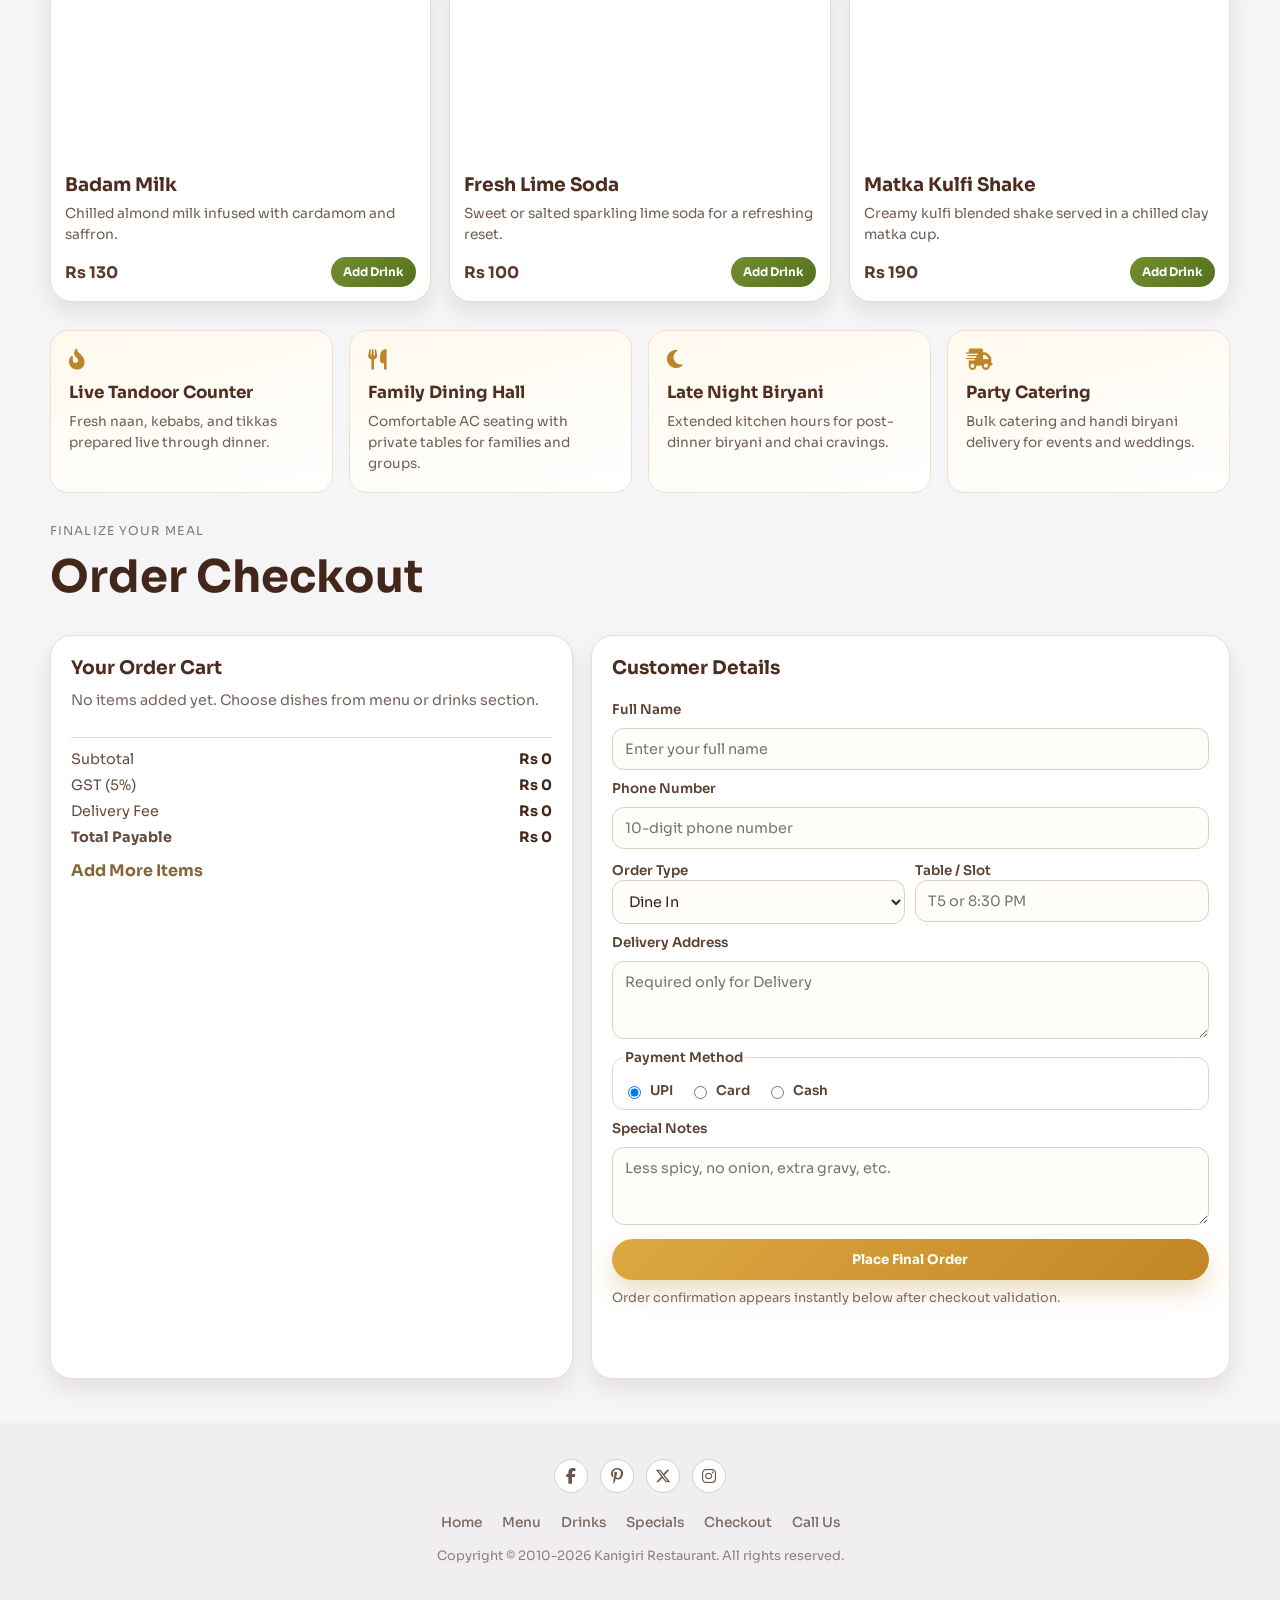
==== commit 782ed3ae: "Enhance cafe site homepage structure and sections" ====
--- a/senior-cafe-restaurant-site/index.html
+++ b/senior-cafe-restaurant-site/index.html
@@ -49,8 +49,43 @@
         <div class="hero-spice spice-2"></div>
         <div class="hero-spice spice-3"></div>
 
-        <article class="hero-plate-card">
-          <img src="https://images.pexels.com/photos/12737656/pexels-photo-12737656.jpeg?auto=compress&cs=tinysrgb&w=1400" alt="Freshly served mutton biryani in a black tray" loading="eager">
+        <article class="hero-plate-card" id="heroPlateCard" aria-live="polite">
+          <figure
+            class="hero-slide is-active"
+            data-main="Mutton"
+            data-tail="Biryani"
+            data-price="360"
+            data-old-price="410"
+            data-rating="4.5"
+            data-reviews="521 Reviews"
+            data-description="Aromatic, soft, and tender chunks of lamb layered with long-grain rice infused with hand-ground spices. Slow-cooked cardamom, clove, and cinnamon deliver the signature Hyderabadi taste in every bite."
+          >
+            <img src="https://images.pexels.com/photos/12737656/pexels-photo-12737656.jpeg?auto=compress&cs=tinysrgb&w=1400" alt="Freshly served mutton biryani in a black tray" loading="eager">
+          </figure>
+          <figure
+            class="hero-slide"
+            data-main="Chicken"
+            data-tail="Biryani"
+            data-price="290"
+            data-old-price="340"
+            data-rating="4.6"
+            data-reviews="468 Reviews"
+            data-description="Fragrant basmati layered with juicy chicken, saffron notes, and house biryani masala. Slow dum cooking locks in rich flavor and tenderness."
+          >
+            <img src="https://images.pexels.com/photos/9609838/pexels-photo-9609838.jpeg?auto=compress&cs=tinysrgb&w=1400" alt="Spiced chicken biryani served hot in a rustic bowl" loading="lazy">
+          </figure>
+          <figure
+            class="hero-slide"
+            data-main="Fish"
+            data-tail="Biryani"
+            data-price="330"
+            data-old-price="380"
+            data-rating="4.4"
+            data-reviews="392 Reviews"
+            data-description="Coastal-style fish biryani with fresh herbs, pepper, and aromatic rice. Lightly spiced fillets bring a bold yet balanced finish to every spoon."
+          >
+            <img src="https://images.pexels.com/photos/7394819/pexels-photo-7394819.jpeg?auto=compress&cs=tinysrgb&w=1400" alt="Fish biryani style platter with charred seafood and aromatic rice" loading="lazy">
+          </figure>
         </article>
 
         <figure class="hero-thumb thumb-1">
@@ -68,22 +103,22 @@
       </div>
 
       <div class="hero-content">
-        <span class="price-tag">Price <strong>Rs 360</strong> <small>Rs 410</small></span>
-        <h1><span>Mutton</span> Biryani</h1>
+        <span class="price-tag">Price <strong id="heroDishPrice">Rs 360</strong> <small id="heroDishOldPrice">Rs 410</small></span>
+        <h1><span class="hero-title-main" id="heroDishMain">Mutton</span><span class="hero-title-tail" id="heroDishTail">Biryani</span></h1>
 
         <div class="rating">
-          <div class="stars" aria-label="Rated 4.5 out of 5">
+          <div class="stars" id="heroDishStars" aria-label="Rated 4.5 out of 5">
             <i class="fa-solid fa-star"></i>
             <i class="fa-solid fa-star"></i>
             <i class="fa-solid fa-star"></i>
             <i class="fa-solid fa-star"></i>
             <i class="fa-solid fa-star-half-stroke"></i>
           </div>
-          <strong>4.5</strong>
-          <span>521 Reviews</span>
+          <strong id="heroDishRating">4.5</strong>
+          <span id="heroDishReviews">521 Reviews</span>
         </div>
 
-        <p>
+        <p id="heroDishDescription">
           Aromatic, soft, and tender chunks of lamb layered with long-grain rice infused with hand-ground spices.
           Slow-cooked cardamom, clove, and cinnamon deliver the signature Hyderabadi taste in every bite.
         </p>
@@ -91,6 +126,20 @@
         <div class="hero-actions">
           <a href="#fullMenu" class="btn btn-primary goto-menu">Order Now</a>
           <a href="#drinks" class="btn btn-secondary">Explore Drinks</a>
+        </div>
+
+        <div class="hero-slider-controls" aria-label="Featured biryani slider controls">
+          <button type="button" class="hero-slider-nav" id="heroSliderPrev" aria-label="Show previous biryani">
+            <i class="fa-solid fa-chevron-left" aria-hidden="true"></i>
+          </button>
+          <div class="hero-slider-dots" id="heroSliderDots" aria-label="Featured biryani options">
+            <button type="button" class="hero-slider-dot is-active" data-slide-index="0" aria-current="true" aria-label="Show mutton biryani"></button>
+            <button type="button" class="hero-slider-dot" data-slide-index="1" aria-current="false" aria-label="Show chicken biryani"></button>
+            <button type="button" class="hero-slider-dot" data-slide-index="2" aria-current="false" aria-label="Show fish biryani"></button>
+          </div>
+          <button type="button" class="hero-slider-nav" id="heroSliderNext" aria-label="Show next biryani">
+            <i class="fa-solid fa-chevron-right" aria-hidden="true"></i>
+          </button>
         </div>
       </div>
     </section>
--- a/senior-cafe-restaurant-site/styles.css
+++ b/senior-cafe-restaurant-site/styles.css
@@ -0,0 +1,1299 @@
+﻿:root {
+  --bg: #f5f4f7;
+  --bg-soft: #ffffff;
+  --text-main: #2f1f1a;
+  --text-muted: #5c4f4a;
+  --accent: #d59f35;
+  --accent-deep: #7f5524;
+  --olive: #80952f;
+  --card-gold: #dc9f3e;
+  --card-crimson: #9a3f36;
+  --shadow: 0 20px 38px rgba(49, 29, 20, 0.14);
+  --radius-xl: 34px;
+  --radius-lg: 24px;
+  --radius-md: 16px;
+  --max-width: 1180px;
+}
+
+* {
+  box-sizing: border-box;
+}
+
+html,
+body {
+  margin: 0;
+  padding: 0;
+}
+
+html {
+  scroll-behavior: smooth;
+}
+
+body {
+  font-family: "Sora", sans-serif;
+  background: var(--bg);
+  color: var(--text-main);
+  min-height: 100vh;
+  overflow-x: hidden;
+}
+
+img {
+  max-width: 100%;
+  display: block;
+}
+
+button,
+input,
+select,
+textarea {
+  font-family: inherit;
+}
+
+.site-bg {
+  position: fixed;
+  inset: 0;
+  background:
+    radial-gradient(circle at 84% 18%, rgba(212, 178, 96, 0.17), transparent 45%),
+    radial-gradient(circle at 20% 76%, rgba(134, 170, 70, 0.16), transparent 40%),
+    linear-gradient(155deg, #f5f4f7 0%, #f0eff4 100%);
+  z-index: -1;
+}
+
+.topbar {
+  width: min(var(--max-width), calc(100% - 48px));
+  margin: 28px auto 8px;
+  display: flex;
+  align-items: center;
+  justify-content: space-between;
+  gap: 20px;
+  position: relative;
+  z-index: 20;
+}
+
+.brand {
+  display: inline-flex;
+  align-items: center;
+  gap: 10px;
+  text-decoration: none;
+}
+
+.brand-mark {
+  width: 34px;
+  height: 34px;
+  position: relative;
+  display: grid;
+  grid-template-columns: repeat(2, 1fr);
+  gap: 4px;
+}
+
+.brand-mark span {
+  background: linear-gradient(150deg, #d6b157, #6f8a2f);
+  border-radius: 50%;
+}
+
+.brand-text-wrap {
+  display: flex;
+  flex-direction: column;
+}
+
+.brand-text {
+  color: #4c2d1d;
+  letter-spacing: 1.4px;
+  font-size: 1.15rem;
+  line-height: 1;
+}
+
+.brand-subtext {
+  color: #887166;
+  letter-spacing: 1.1px;
+  text-transform: uppercase;
+  font-size: 0.64rem;
+  margin-top: 4px;
+}
+
+.mobile-nav-toggle {
+  display: none;
+  border: 0;
+  background: #e4dfd8;
+  color: #5b4a3b;
+  width: 38px;
+  height: 38px;
+  border-radius: 10px;
+  cursor: pointer;
+}
+
+.top-actions {
+  display: flex;
+  align-items: center;
+  gap: 10px;
+}
+
+.nav-mini-link {
+  color: #775e4d;
+  text-decoration: none;
+  font-size: 0.83rem;
+  font-weight: 600;
+  padding: 8px 10px;
+  border-radius: 999px;
+  transition: background 0.2s ease, color 0.2s ease;
+}
+
+.nav-mini-link:hover {
+  background: #ece4d9;
+  color: #543526;
+}
+
+.call-chip {
+  display: inline-flex;
+  align-items: center;
+  gap: 8px;
+  padding: 11px 16px;
+  border-radius: 999px;
+  text-decoration: none;
+  color: #5f584f;
+  background: #f3efe8;
+  border: 1px solid #ded2bd;
+  font-size: 0.82rem;
+  font-weight: 600;
+}
+
+.login-btn {
+  text-decoration: none;
+  color: #fff;
+  font-weight: 700;
+  font-size: 0.82rem;
+  letter-spacing: 0.4px;
+  padding: 11px 20px;
+  border-radius: 999px;
+  background: linear-gradient(125deg, #d4a53f, #bc8427);
+  transition: transform 0.24s ease, box-shadow 0.24s ease;
+}
+
+.login-btn:hover {
+  transform: translateY(-1px);
+  box-shadow: 0 8px 20px rgba(202, 143, 42, 0.28);
+}
+
+main {
+  width: min(var(--max-width), calc(100% - 48px));
+  margin: 30px auto 0;
+}
+
+.hero {
+  display: grid;
+  grid-template-columns: 1.1fr 0.95fr;
+  gap: 34px;
+  align-items: center;
+}
+
+.hero-media {
+  position: relative;
+  min-height: 520px;
+}
+
+.hero-spice {
+  position: absolute;
+  border-radius: 50%;
+  filter: blur(2px);
+}
+
+.spice-1 {
+  width: 20px;
+  height: 20px;
+  background: #70481b;
+  top: 32px;
+  left: 30px;
+  opacity: 0.44;
+}
+
+.spice-2 {
+  width: 14px;
+  height: 14px;
+  background: #2a241f;
+  top: 95px;
+  right: 95px;
+  opacity: 0.38;
+}
+
+.spice-3 {
+  width: 17px;
+  height: 17px;
+  background: #b77e32;
+  bottom: 140px;
+  left: 120px;
+  opacity: 0.4;
+}
+
+.hero-plate-card {
+  position: absolute;
+  top: 64px;
+  left: 24px;
+  width: min(100%, 600px);
+  border-radius: 38px;
+  transform: rotate(-9deg);
+  box-shadow: var(--shadow);
+  overflow: hidden;
+  background: #221610;
+  border: 8px solid #2f241e;
+}
+
+.hero-plate-card img {
+  aspect-ratio: 16/11;
+  object-fit: cover;
+}
+
+.hero-thumb {
+  position: absolute;
+  width: 116px;
+  height: 116px;
+  margin: 0;
+  border-radius: 18px;
+  overflow: hidden;
+  border: 4px solid rgba(255, 255, 255, 0.82);
+  box-shadow: 0 12px 24px rgba(47, 31, 20, 0.28);
+  background: #fff;
+}
+
+.hero-thumb img {
+  width: 100%;
+  height: 100%;
+  object-fit: cover;
+}
+
+.thumb-1 {
+  top: 18px;
+  right: 58px;
+  transform: rotate(7deg);
+}
+
+.thumb-2 {
+  top: 150px;
+  right: -8px;
+  transform: rotate(-6deg);
+}
+
+.thumb-3 {
+  right: 52px;
+  bottom: 142px;
+  transform: rotate(5deg);
+}
+
+.sauce-bowl {
+  position: absolute;
+  width: 120px;
+  aspect-ratio: 1;
+  object-fit: cover;
+  border-radius: 50%;
+  border: 6px solid #f6f2ec;
+  box-shadow: 0 16px 26px rgba(47, 33, 20, 0.25);
+}
+
+.bowl-1 {
+  left: 36px;
+  bottom: 34px;
+}
+
+.bowl-2 {
+  left: 170px;
+  bottom: 8px;
+}
+
+.hero-content {
+  max-width: 500px;
+}
+
+.price-tag {
+  display: inline-flex;
+  align-items: center;
+  gap: 10px;
+  padding: 12px 16px;
+  border-radius: 999px;
+  border: 2px dashed #9cb04d;
+  background: rgba(154, 176, 69, 0.12);
+  color: #596a26;
+  font-size: 0.84rem;
+  text-transform: uppercase;
+  letter-spacing: 0.5px;
+  font-weight: 700;
+}
+
+.price-tag strong {
+  font-size: 1.35rem;
+  color: #6f822f;
+}
+
+.price-tag small {
+  color: #9a988f;
+  text-decoration: line-through;
+  text-transform: none;
+  font-size: 0.95rem;
+}
+
+.hero h1 {
+  margin: 20px 0 12px;
+  color: #4e2d1f;
+  line-height: 0.93;
+  font-size: clamp(2.5rem, 7vw, 5rem);
+}
+
+.hero h1 span {
+  display: block;
+  font-family: "Allura", cursive;
+  color: #533024;
+  font-size: clamp(2.2rem, 5vw, 4.1rem);
+  margin-bottom: 8px;
+  font-weight: 500;
+}
+
+.rating {
+  display: flex;
+  align-items: center;
+  gap: 10px;
+  color: #725848;
+  margin-bottom: 16px;
+}
+
+.stars {
+  display: inline-flex;
+  gap: 4px;
+  color: #d29a2f;
+}
+
+.hero p {
+  margin: 0;
+  line-height: 1.76;
+  color: var(--text-muted);
+  background: rgba(255, 255, 255, 0.8);
+  border: 1px solid rgba(201, 184, 172, 0.55);
+  border-radius: 18px;
+  padding: 18px 20px;
+}
+
+.hero-actions {
+  margin-top: 22px;
+  display: flex;
+  gap: 12px;
+  flex-wrap: wrap;
+}
+
+.btn {
+  display: inline-flex;
+  align-items: center;
+  justify-content: center;
+  text-decoration: none;
+  font-weight: 700;
+  border-radius: 999px;
+  min-width: 148px;
+  padding: 12px 22px;
+  transition: transform 0.22s ease, box-shadow 0.22s ease;
+  border: 0;
+  cursor: pointer;
+}
+
+.btn:hover {
+  transform: translateY(-1px);
+}
+
+.btn-primary {
+  background: linear-gradient(135deg, #dda842, #c18624);
+  color: #fff;
+  box-shadow: 0 12px 24px rgba(184, 122, 28, 0.26);
+}
+
+.btn-secondary {
+  color: #b18132;
+  border: 1px solid #d2ad6a;
+  background: #fff7e6;
+}
+
+.wave-separator {
+  margin-top: 50px;
+  height: 115px;
+  background:
+    radial-gradient(circle at 15% 30%, #fcfcfc 0 23%, transparent 24%),
+    radial-gradient(circle at 42% 15%, #fcfcfc 0 22%, transparent 23%),
+    radial-gradient(circle at 65% 32%, #fcfcfc 0 24%, transparent 25%),
+    radial-gradient(circle at 90% 15%, #fcfcfc 0 22%, transparent 23%),
+    linear-gradient(to bottom, transparent 0 43%, #fcfcfc 44% 100%);
+}
+
+.menu-section,
+.full-menu-section,
+.drinks-section,
+.checkout-section {
+  margin-top: 30px;
+}
+
+.section-heading {
+  text-align: center;
+}
+
+.section-heading.align-left {
+  text-align: left;
+}
+
+.section-heading p {
+  margin: 0;
+  color: #85776f;
+  text-transform: uppercase;
+  letter-spacing: 1.1px;
+  font-size: 0.76rem;
+}
+
+.section-heading h2 {
+  margin: 10px 0 30px;
+  font-size: clamp(1.8rem, 4vw, 2.8rem);
+  color: #43271a;
+}
+
+.carousel-shell {
+  display: flex;
+  align-items: center;
+  gap: 16px;
+}
+
+.arrow {
+  border: 0;
+  width: 40px;
+  height: 40px;
+  border-radius: 50%;
+  background: #e8e1d8;
+  color: #65554a;
+  cursor: pointer;
+  flex-shrink: 0;
+  transition: background 0.2s ease, transform 0.2s ease;
+}
+
+.arrow:hover {
+  background: #dacdbf;
+  transform: translateY(-1px);
+}
+
+.arrow:disabled {
+  opacity: 0.45;
+  cursor: not-allowed;
+  transform: none;
+}
+
+.carousel-window {
+  overflow: hidden;
+  border-radius: var(--radius-xl);
+  width: 100%;
+}
+
+.carousel-track {
+  display: flex;
+  gap: 20px;
+  transition: transform 0.45s ease;
+  will-change: transform;
+}
+
+.dish-card {
+  border-radius: 24px;
+  position: relative;
+  min-height: 340px;
+  min-width: 260px;
+  flex: 0 0 calc((100% - 40px) / 3);
+  padding: 108px 20px 20px;
+  box-shadow: var(--shadow);
+  opacity: 0;
+  transform: translateY(22px);
+  transition: transform 0.48s ease, opacity 0.48s ease;
+  transition-delay: var(--stagger-delay, 0ms);
+}
+
+.tone-green {
+  background: linear-gradient(160deg, #6f8b29, #819d35);
+}
+
+.tone-gold {
+  background: linear-gradient(160deg, #dc9d37, #c67f1f);
+}
+
+.tone-olive {
+  background: linear-gradient(160deg, #7e962d, #8dab3a);
+}
+
+.tone-crimson {
+  background: linear-gradient(160deg, #9b443a, #7d2d25);
+}
+
+.dish-image {
+  position: absolute;
+  top: -56px;
+  left: 22px;
+  width: calc(100% - 44px);
+  height: 146px;
+  border-radius: 18px;
+  object-fit: cover;
+  border: 5px solid rgba(255, 255, 255, 0.62);
+  box-shadow: 0 14px 24px rgba(0, 0, 0, 0.2);
+  transform: rotate(-8deg);
+}
+
+.dish-price {
+  position: absolute;
+  top: 62px;
+  right: 14px;
+  background: rgba(255, 255, 255, 0.9);
+  border-radius: 999px;
+  padding: 9px 13px;
+  color: #5a4d45;
+  font-weight: 700;
+  font-size: 0.96rem;
+  box-shadow: 0 8px 20px rgba(0, 0, 0, 0.2);
+}
+
+.dish-price small {
+  color: #918980;
+  margin-left: 6px;
+  text-decoration: line-through;
+  font-weight: 500;
+}
+
+.dish-copy {
+  color: #fff;
+}
+
+.dish-script {
+  font-family: "Allura", cursive;
+  font-size: 1.9rem;
+  line-height: 1;
+}
+
+.dish-copy h3 {
+  margin: 2px 0 10px;
+  font-size: 2.2rem;
+  line-height: 1;
+}
+
+.dish-rating {
+  display: inline-flex;
+  align-items: center;
+  gap: 6px;
+  background: rgba(255, 255, 255, 0.2);
+  border: 1px solid rgba(255, 255, 255, 0.32);
+  border-radius: 999px;
+  padding: 4px 10px;
+  font-weight: 600;
+  font-size: 0.82rem;
+}
+
+.dish-copy p {
+  margin: 14px 0 16px;
+  font-size: 0.9rem;
+  line-height: 1.57;
+  color: #f8efe8;
+}
+
+.order-link {
+  display: inline-flex;
+  text-decoration: none;
+  color: #fff;
+  font-weight: 700;
+  font-size: 0.82rem;
+  letter-spacing: 0.35px;
+  background: rgba(36, 23, 14, 0.64);
+  border-radius: 999px;
+  padding: 10px 15px;
+  border: 1px solid rgba(255, 255, 255, 0.28);
+}
+
+.menu-section.is-visible .dish-card {
+  opacity: 1;
+  transform: translateY(0);
+}
+
+.full-menu-section {
+  background: rgba(255, 255, 255, 0.82);
+  border: 1px solid rgba(207, 191, 177, 0.55);
+  border-radius: var(--radius-xl);
+  padding: 28px;
+}
+
+.menu-category-grid {
+  display: grid;
+  grid-template-columns: repeat(2, minmax(0, 1fr));
+  gap: 18px;
+}
+
+.menu-category-card {
+  background: #fff;
+  border: 1px solid #efe4d8;
+  border-radius: 20px;
+  padding: 18px;
+  box-shadow: 0 8px 20px rgba(55, 33, 17, 0.06);
+}
+
+.menu-category-card h3 {
+  margin: 0 0 12px;
+  color: #593726;
+}
+
+.menu-list {
+  margin: 0;
+  padding: 0;
+  list-style: none;
+  display: grid;
+  gap: 12px;
+}
+
+.menu-item {
+  display: flex;
+  justify-content: space-between;
+  gap: 12px;
+  padding: 12px;
+  border-radius: 14px;
+  background: #f8f5f1;
+  border: 1px solid #ece2d6;
+}
+
+.menu-item-copy h4 {
+  margin: 0;
+  font-size: 0.95rem;
+  color: #402519;
+}
+
+.menu-item-copy p {
+  margin: 6px 0 0;
+  font-size: 0.78rem;
+  color: #77645a;
+  line-height: 1.45;
+}
+
+.menu-item-action {
+  display: flex;
+  flex-direction: column;
+  align-items: flex-end;
+  gap: 8px;
+  min-width: 86px;
+}
+
+.menu-item-action span {
+  font-weight: 700;
+  color: #5a3a28;
+  font-size: 0.9rem;
+}
+
+.add-item-btn {
+  border: 0;
+  background: linear-gradient(135deg, #6f8f2f, #56711f);
+  color: #fff;
+  border-radius: 999px;
+  font-weight: 700;
+  font-size: 0.74rem;
+  padding: 8px 12px;
+  cursor: pointer;
+  transition: transform 0.18s ease, box-shadow 0.18s ease;
+}
+
+.add-item-btn:hover {
+  transform: translateY(-1px);
+  box-shadow: 0 6px 14px rgba(71, 98, 21, 0.3);
+}
+
+.menu-cta-row {
+  margin-top: 20px;
+  display: flex;
+  justify-content: flex-end;
+}
+
+.drinks-grid {
+  display: grid;
+  grid-template-columns: repeat(3, minmax(0, 1fr));
+  gap: 18px;
+}
+
+.drink-card {
+  background: #fff;
+  border-radius: 22px;
+  overflow: hidden;
+  border: 1px solid #e9ddd0;
+  box-shadow: 0 10px 22px rgba(51, 27, 14, 0.09);
+}
+
+.drink-card img {
+  width: 100%;
+  height: 190px;
+  object-fit: cover;
+}
+
+.drink-content {
+  padding: 14px;
+}
+
+.drink-content h3 {
+  margin: 0;
+  color: #4b2c1e;
+}
+
+.drink-content p {
+  margin: 8px 0 12px;
+  color: #6f5f55;
+  font-size: 0.86rem;
+  line-height: 1.5;
+}
+
+.drink-meta {
+  display: flex;
+  align-items: center;
+  justify-content: space-between;
+  gap: 10px;
+}
+
+.drink-meta span {
+  font-weight: 700;
+  color: #5b3a2a;
+}
+
+.service-strip {
+  margin-top: 28px;
+  display: grid;
+  grid-template-columns: repeat(4, minmax(0, 1fr));
+  gap: 16px;
+}
+
+.service-card {
+  background: linear-gradient(165deg, #fff9ee, #fff);
+  border: 1px solid #efdfcb;
+  border-radius: 18px;
+  padding: 18px;
+}
+
+.service-card i {
+  color: #bc852a;
+  font-size: 1.3rem;
+}
+
+.service-card h3 {
+  margin: 10px 0 8px;
+  color: #4f2f20;
+  font-size: 1.05rem;
+}
+
+.service-card p {
+  margin: 0;
+  color: #735f54;
+  font-size: 0.85rem;
+  line-height: 1.55;
+}
+
+.checkout-section {
+  padding-bottom: 44px;
+}
+
+.checkout-layout {
+  display: grid;
+  grid-template-columns: minmax(300px, 0.9fr) minmax(360px, 1.1fr);
+  gap: 18px;
+}
+
+.cart-panel,
+.checkout-form {
+  background: #fff;
+  border: 1px solid #e9ddd0;
+  border-radius: 22px;
+  padding: 20px;
+  box-shadow: 0 10px 22px rgba(51, 27, 14, 0.09);
+}
+
+.cart-panel h3,
+.checkout-form h3 {
+  margin: 0 0 12px;
+  color: #4c2c1d;
+}
+
+#cartEmptyState {
+  margin: 0;
+  color: #77665c;
+  font-size: 0.9rem;
+}
+
+.cart-items {
+  margin: 14px 0;
+  padding: 0;
+  list-style: none;
+  display: grid;
+  gap: 10px;
+}
+
+.cart-item {
+  display: flex;
+  align-items: center;
+  justify-content: space-between;
+  gap: 10px;
+  background: #f8f4ef;
+  border: 1px solid #eaddcf;
+  border-radius: 12px;
+  padding: 10px;
+}
+
+.cart-item-name {
+  font-size: 0.87rem;
+  font-weight: 600;
+  color: #452a1e;
+}
+
+.cart-item-sub {
+  font-size: 0.77rem;
+  color: #7c6d62;
+  margin-top: 4px;
+}
+
+.cart-item-controls {
+  display: inline-flex;
+  align-items: center;
+  gap: 8px;
+}
+
+.qty-btn {
+  width: 26px;
+  height: 26px;
+  border: 0;
+  border-radius: 50%;
+  background: #e9dccd;
+  color: #5f4a3e;
+  cursor: pointer;
+  font-weight: 700;
+}
+
+.qty-value {
+  font-weight: 700;
+  color: #503224;
+  min-width: 16px;
+  text-align: center;
+}
+
+.bill-summary {
+  margin-top: 14px;
+  border-top: 1px solid #e8dbcd;
+  padding-top: 12px;
+  display: grid;
+  gap: 8px;
+}
+
+.bill-summary div {
+  display: flex;
+  justify-content: space-between;
+  align-items: center;
+  font-size: 0.9rem;
+  color: #654d3d;
+}
+
+.bill-summary strong {
+  color: #43271a;
+}
+
+.bill-total {
+  font-size: 1rem;
+  font-weight: 700;
+}
+
+.back-menu-link {
+  margin-top: 14px;
+  display: inline-flex;
+  text-decoration: none;
+  color: #866537;
+  font-weight: 700;
+}
+
+.checkout-form {
+  display: grid;
+  gap: 10px;
+}
+
+.checkout-form label,
+.checkout-form legend {
+  color: #5c4132;
+  font-size: 0.84rem;
+  font-weight: 600;
+}
+
+.checkout-form input,
+.checkout-form select,
+.checkout-form textarea {
+  width: 100%;
+  border: 1px solid #decfbf;
+  border-radius: 12px;
+  background: #fffdf9;
+  padding: 11px 12px;
+  color: #382118;
+  font-size: 0.9rem;
+}
+
+.checkout-form input:focus,
+.checkout-form select:focus,
+.checkout-form textarea:focus {
+  outline: 2px solid #e5c582;
+  border-color: #d6af63;
+}
+
+.form-grid {
+  display: grid;
+  grid-template-columns: 1fr 1fr;
+  gap: 10px;
+}
+
+.checkout-form fieldset {
+  margin: 0;
+  border: 1px solid #e4d5c7;
+  border-radius: 12px;
+  padding: 10px;
+}
+
+.payment-options {
+  display: flex;
+  flex-wrap: wrap;
+  gap: 16px;
+  margin-top: 6px;
+}
+
+.payment-options label {
+  display: inline-flex;
+  align-items: center;
+  gap: 6px;
+  cursor: pointer;
+}
+
+.wide-btn {
+  width: 100%;
+  margin-top: 4px;
+}
+
+.checkout-note {
+  margin: 0;
+  color: #7d6a60;
+  font-size: 0.8rem;
+}
+
+.order-message {
+  min-height: 42px;
+  border-radius: 12px;
+  padding: 10px;
+  font-size: 0.83rem;
+  line-height: 1.5;
+}
+
+.order-message.success {
+  background: #ecf7df;
+  border: 1px solid #c8e5a8;
+  color: #3f6118;
+}
+
+.order-message.error {
+  background: #ffeceb;
+  border: 1px solid #f4c3bf;
+  color: #8f2e28;
+}
+
+.toast-stack {
+  position: fixed;
+  top: 18px;
+  right: 18px;
+  display: grid;
+  gap: 10px;
+  z-index: 1200;
+  pointer-events: none;
+}
+
+.toast {
+  min-width: 220px;
+  max-width: 320px;
+  background: #fff;
+  border-radius: 12px;
+  padding: 11px 12px;
+  font-size: 0.8rem;
+  line-height: 1.4;
+  box-shadow: 0 12px 22px rgba(40, 22, 12, 0.22);
+  border: 1px solid #e6d8cb;
+  opacity: 0;
+  transform: translateY(-8px);
+  transition: opacity 0.2s ease, transform 0.2s ease;
+}
+
+.toast.is-visible {
+  opacity: 1;
+  transform: translateY(0);
+}
+
+.toast.success {
+  background: #eef8e2;
+  border-color: #cbe3ae;
+  color: #3f641a;
+}
+
+.toast.error {
+  background: #ffedeb;
+  border-color: #f0c8c3;
+  color: #8e2f28;
+}
+
+.site-footer {
+  background: #f1eef1;
+  padding: 36px 24px 38px;
+  text-align: center;
+}
+
+.socials {
+  display: inline-flex;
+  gap: 12px;
+  margin-bottom: 18px;
+}
+
+.socials a {
+  width: 34px;
+  height: 34px;
+  border-radius: 50%;
+  display: inline-flex;
+  align-items: center;
+  justify-content: center;
+  text-decoration: none;
+  background: #fff;
+  color: #6b5447;
+  border: 1px solid #d9cfc8;
+}
+
+.footer-links {
+  margin: 0;
+  padding: 0;
+  list-style: none;
+  display: flex;
+  justify-content: center;
+  flex-wrap: wrap;
+  gap: 20px;
+}
+
+.footer-links a {
+  text-decoration: none;
+  color: #7b6b61;
+  font-size: 0.86rem;
+  font-weight: 500;
+}
+
+.site-footer p {
+  margin: 16px 0 0;
+  color: #8c7f79;
+  font-size: 0.8rem;
+}
+
+.reveal-on-load,
+.reveal-on-scroll {
+  opacity: 0;
+  transform: translateY(26px);
+  transition: transform 0.58s ease, opacity 0.58s ease;
+}
+
+.reveal-on-load.is-visible,
+.reveal-on-scroll.is-visible {
+  opacity: 1;
+  transform: translateY(0);
+}
+
+@media (max-width: 1160px) {
+  .drinks-grid {
+    grid-template-columns: repeat(2, minmax(0, 1fr));
+  }
+
+  .service-strip {
+    grid-template-columns: repeat(2, minmax(0, 1fr));
+  }
+}
+
+@media (max-width: 1100px) {
+  .hero {
+    grid-template-columns: 1fr;
+    gap: 22px;
+  }
+
+  .hero-media {
+    min-height: 470px;
+    max-width: 700px;
+    width: 100%;
+    margin: 0 auto;
+  }
+
+  .hero-content {
+    max-width: 680px;
+    margin: 0 auto;
+  }
+
+  .checkout-layout {
+    grid-template-columns: 1fr;
+  }
+}
+
+@media (max-width: 920px) {
+  .menu-category-grid {
+    grid-template-columns: 1fr;
+  }
+
+  .dish-card {
+    flex-basis: calc((100% - 20px) / 2);
+  }
+}
+
+@media (max-width: 880px) {
+  .topbar {
+    width: min(var(--max-width), calc(100% - 28px));
+    margin-top: 20px;
+  }
+
+  main {
+    width: min(var(--max-width), calc(100% - 28px));
+  }
+
+  .mobile-nav-toggle {
+    display: inline-flex;
+    align-items: center;
+    justify-content: center;
+  }
+
+  .top-actions {
+    position: absolute;
+    top: 74px;
+    right: 0;
+    width: min(330px, calc(100vw - 36px));
+    background: #fff;
+    border: 1px solid #e8ddd0;
+    border-radius: 16px;
+    box-shadow: 0 16px 34px rgba(0, 0, 0, 0.12);
+    padding: 14px;
+    flex-direction: column;
+    align-items: stretch;
+    transform: scale(0.98);
+    opacity: 0;
+    pointer-events: none;
+    transition: opacity 0.24s ease, transform 0.24s ease;
+  }
+
+  .top-actions.is-open {
+    opacity: 1;
+    pointer-events: auto;
+    transform: scale(1);
+  }
+
+  .nav-mini-link,
+  .call-chip,
+  .login-btn {
+    justify-content: center;
+    text-align: center;
+  }
+}
+
+@media (max-width: 760px) {
+  .drinks-grid,
+  .service-strip {
+    grid-template-columns: 1fr;
+  }
+
+  .form-grid {
+    grid-template-columns: 1fr;
+  }
+
+  .payment-options {
+    gap: 10px;
+    flex-direction: column;
+    align-items: flex-start;
+  }
+}
+
+@media (max-width: 620px) {
+  .hero-media {
+    min-height: 390px;
+  }
+
+  .hero-plate-card {
+    left: 5px;
+    top: 36px;
+    border-radius: 26px;
+    transform: rotate(-6deg);
+    border-width: 6px;
+  }
+
+  .sauce-bowl {
+    width: 90px;
+    border-width: 4px;
+  }
+
+  .hero-thumb {
+    width: 78px;
+    height: 78px;
+    border-width: 3px;
+  }
+
+  .thumb-1 {
+    top: 14px;
+    right: 18px;
+  }
+
+  .thumb-2 {
+    top: 112px;
+    right: -2px;
+  }
+
+  .thumb-3 {
+    display: none;
+  }
+
+  .bowl-1 {
+    left: 12px;
+  }
+
+  .bowl-2 {
+    left: 106px;
+  }
+
+  .hero p {
+    font-size: 0.92rem;
+    line-height: 1.64;
+  }
+
+  .wave-separator {
+    height: 84px;
+  }
+
+  .carousel-shell {
+    gap: 10px;
+  }
+
+  .arrow {
+    width: 34px;
+    height: 34px;
+  }
+
+  .dish-card {
+    flex-basis: 100%;
+    min-width: 0;
+    min-height: 332px;
+  }
+
+  .dish-image {
+    transform: rotate(-6deg);
+  }
+
+  .full-menu-section,
+  .cart-panel,
+  .checkout-form {
+    padding: 16px;
+  }
+
+  .menu-item {
+    flex-direction: column;
+  }
+
+  .menu-item-action {
+    align-items: flex-start;
+  }
+
+  .toast-stack {
+    left: 12px;
+    right: 12px;
+    top: 12px;
+  }
+
+  .toast {
+    max-width: none;
+    width: 100%;
+    min-width: 0;
+  }
+}
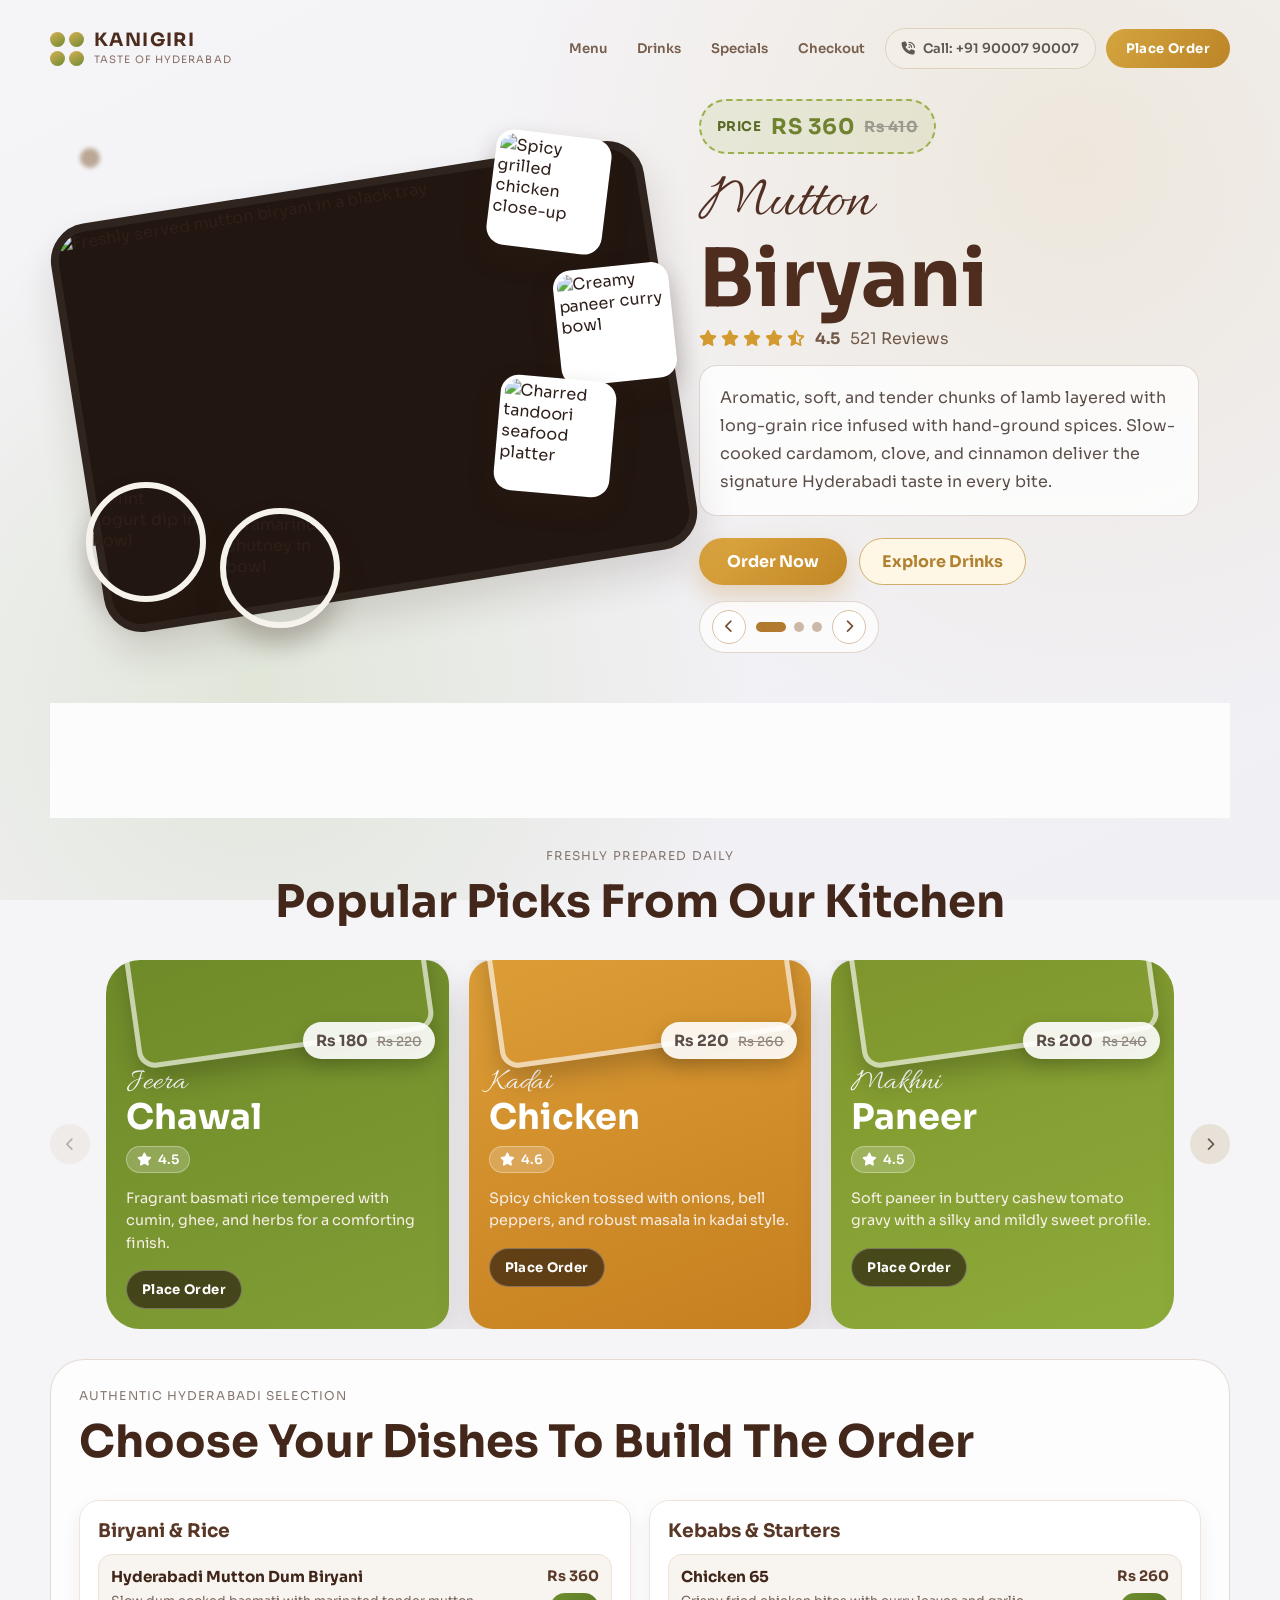
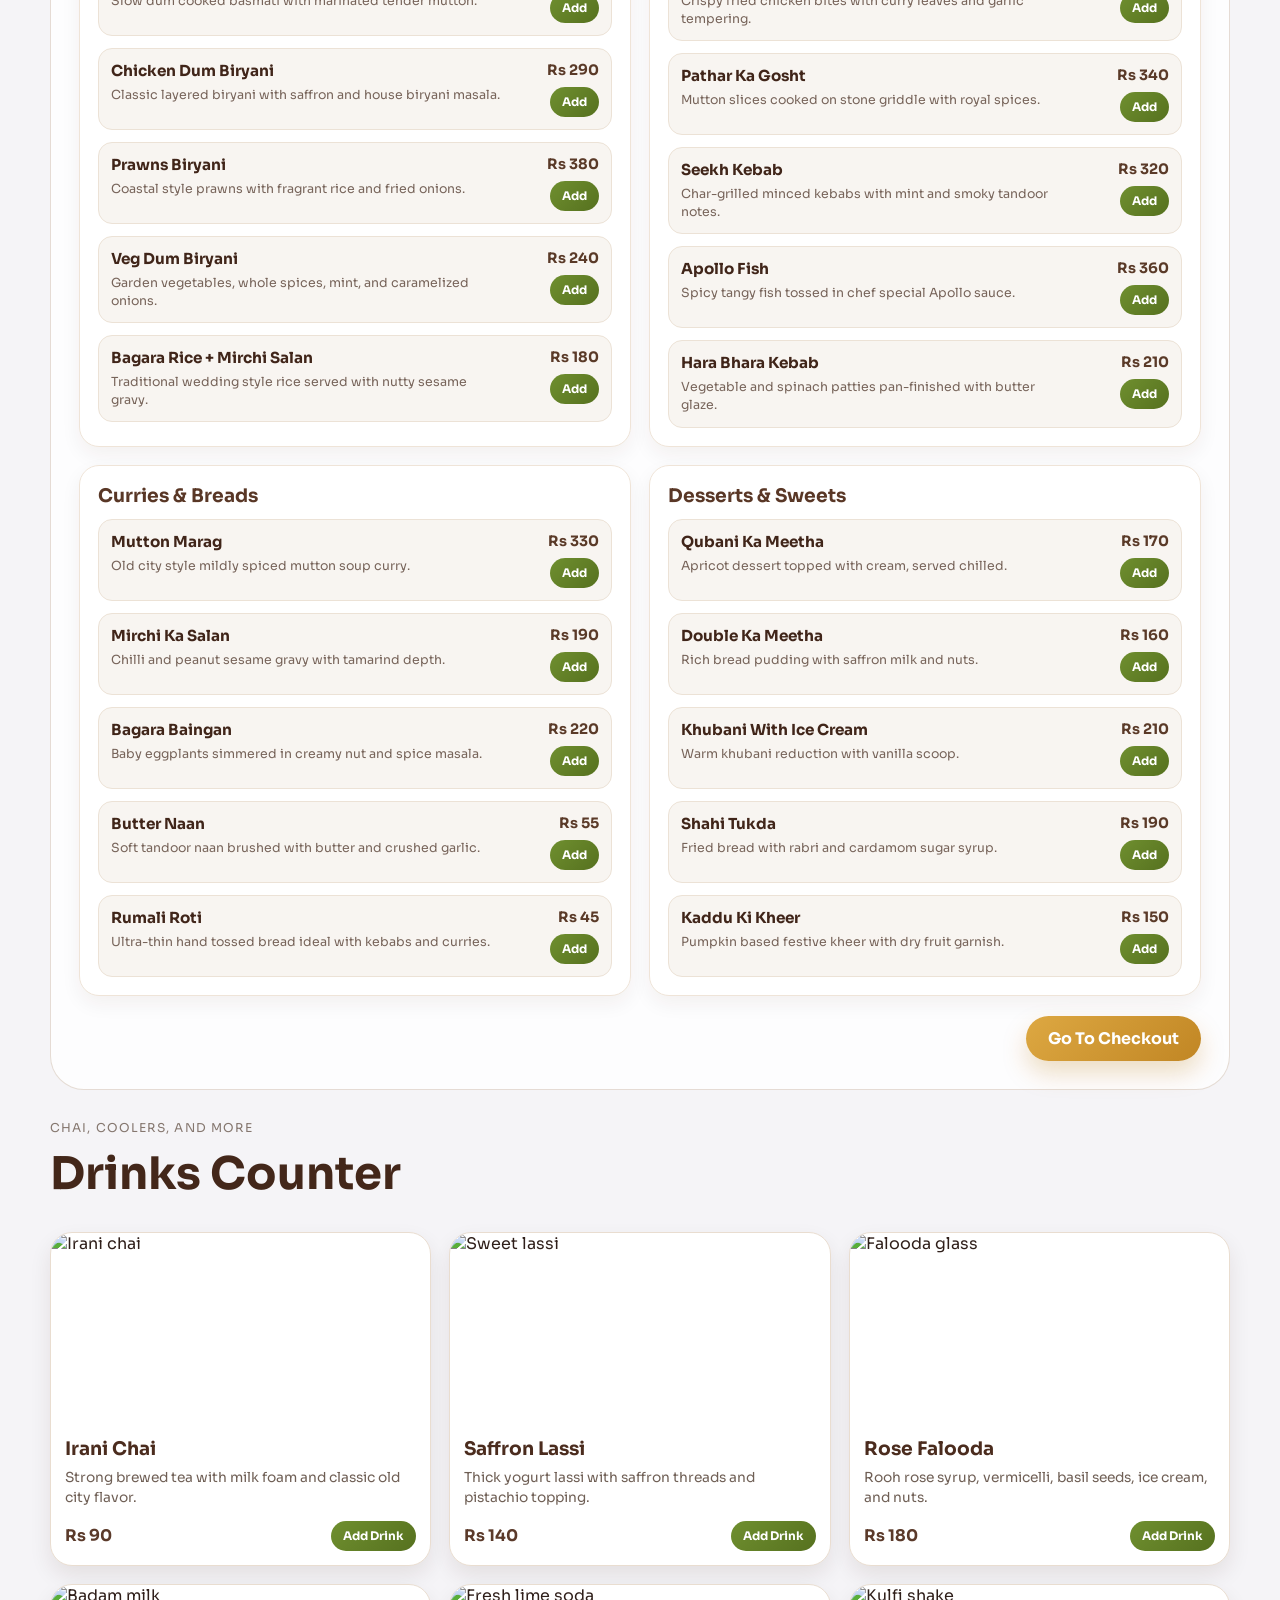
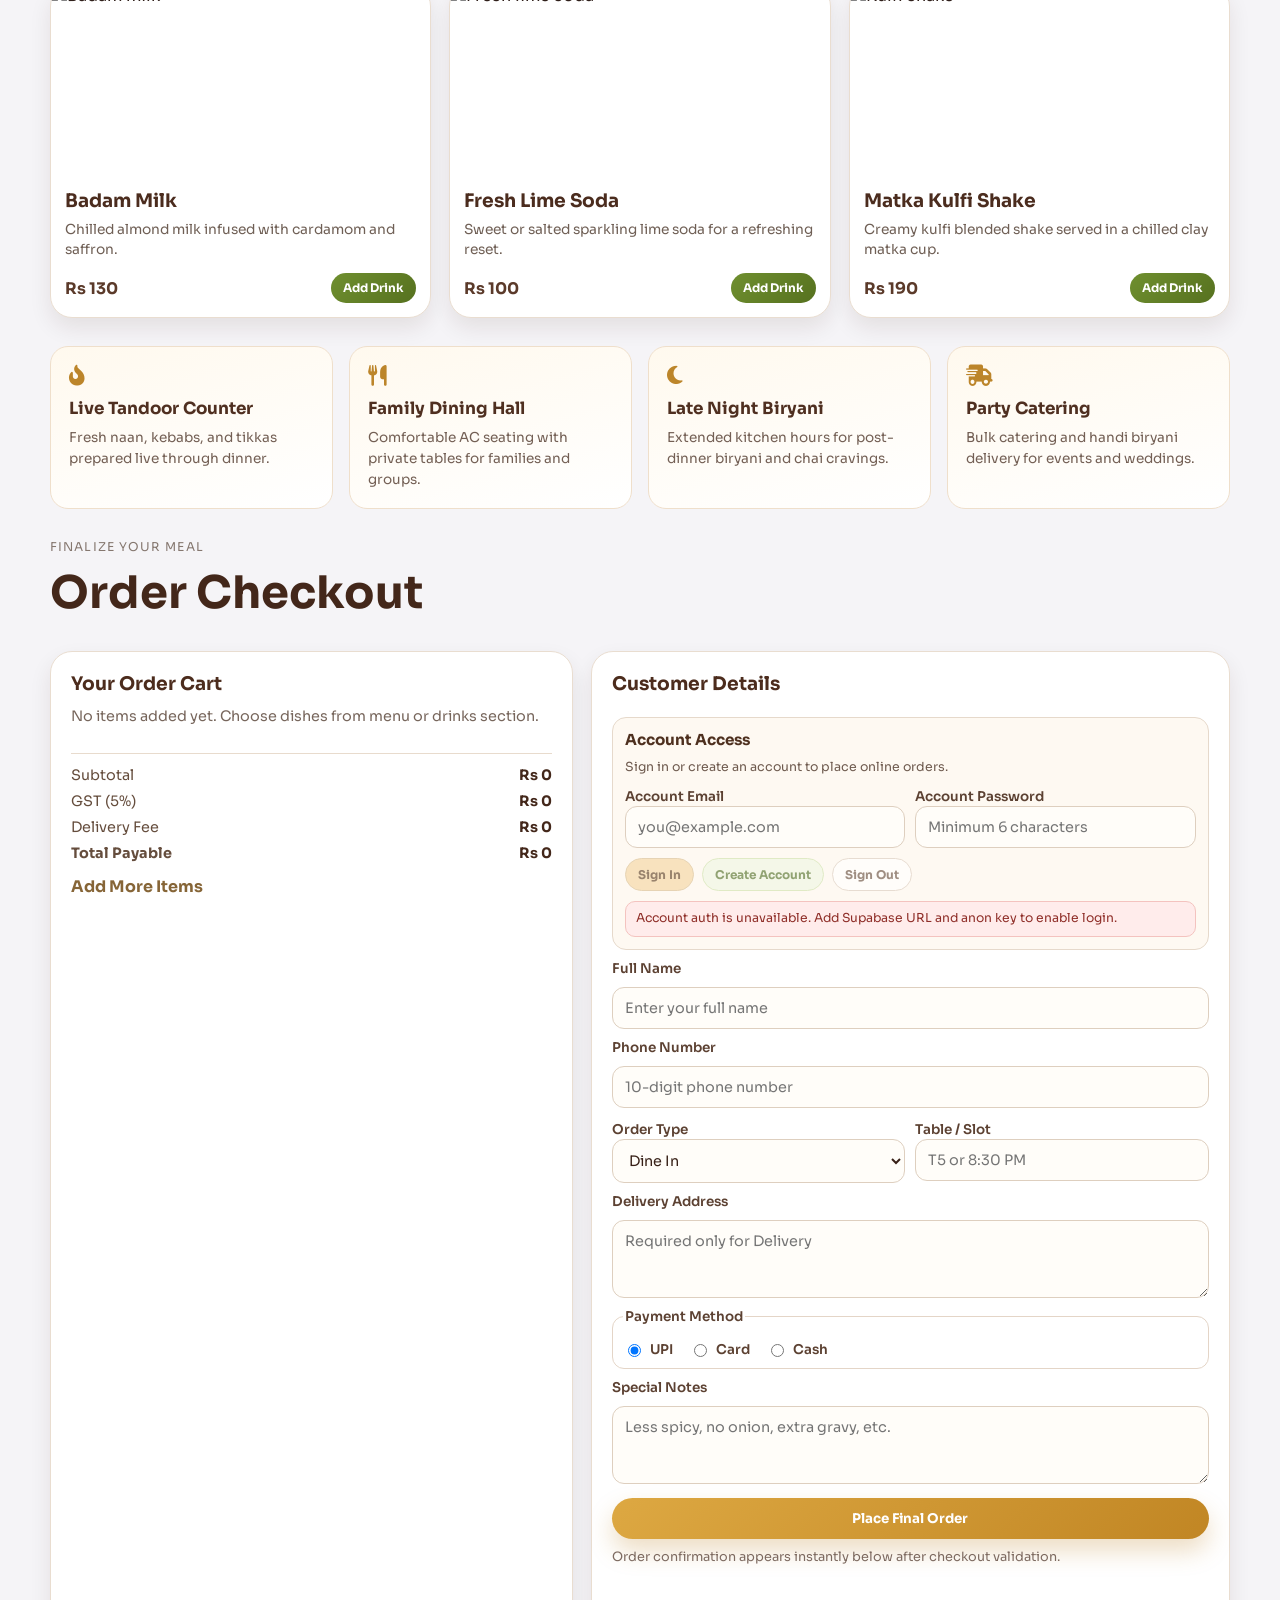
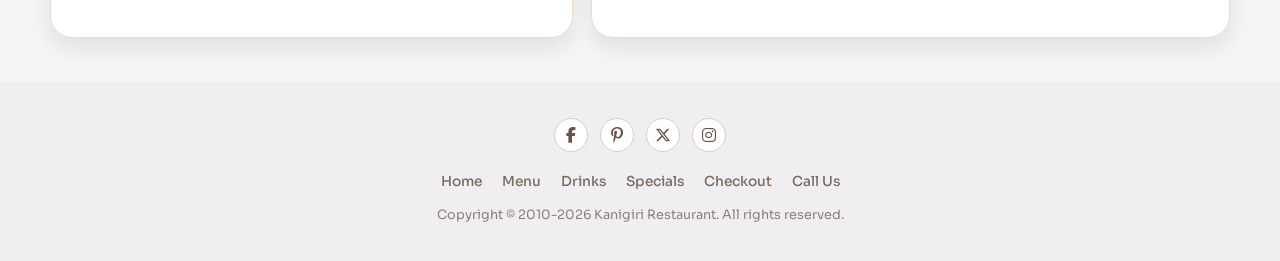
==== commit 5365c1be: "feat: add Supabase auth, secure orders sync, and admin access flow" ====
--- a/senior-cafe-restaurant-site/index.html
+++ b/senior-cafe-restaurant-site/index.html
@@ -629,6 +629,27 @@
         <form id="checkoutForm" class="checkout-form" novalidate>
           <h3>Customer Details</h3>
 
+          <section class="account-auth-box" aria-label="Account access">
+            <h4>Account Access</h4>
+            <p class="account-help-text">Sign in or create an account to place online orders.</p>
+            <div class="form-grid">
+              <div>
+                <label for="accountEmail">Account Email</label>
+                <input id="accountEmail" name="accountEmail" type="email" placeholder="you@example.com" autocomplete="email">
+              </div>
+              <div>
+                <label for="accountPassword">Account Password</label>
+                <input id="accountPassword" name="accountPassword" type="password" placeholder="Minimum 6 characters" autocomplete="current-password">
+              </div>
+            </div>
+            <div class="account-auth-actions">
+              <button type="button" id="accountSignInBtn" class="mini-auth-btn">Sign In</button>
+              <button type="button" id="accountSignUpBtn" class="mini-auth-btn alt">Create Account</button>
+              <button type="button" id="accountSignOutBtn" class="mini-auth-btn ghost">Sign Out</button>
+            </div>
+            <div id="accountStatus" class="account-status" aria-live="polite"></div>
+          </section>
+
           <label for="customerName">Full Name</label>
           <input id="customerName" name="customerName" type="text" placeholder="Enter your full name" required>
 
@@ -695,6 +716,8 @@
 
   <div id="toastStack" class="toast-stack" aria-live="polite" aria-atomic="true"></div>
 
+  <script src="supabase-config.js" defer></script>
+  <script src="supabase-auth.js" defer></script>
   <script src="orders-store.js" defer></script>
   <script src="script.js" defer></script>
 </body>
--- a/senior-cafe-restaurant-site/styles.css
+++ b/senior-cafe-restaurant-site/styles.css
@@ -229,6 +229,7 @@
   top: 64px;
   left: 24px;
   width: min(100%, 600px);
+  aspect-ratio: 16/11;
   border-radius: 38px;
   transform: rotate(-9deg);
   box-shadow: var(--shadow);
@@ -237,8 +238,24 @@
   border: 8px solid #2f241e;
 }
 
+.hero-slide {
+  position: absolute;
+  inset: 0;
+  margin: 0;
+  opacity: 0;
+  transition: opacity 0.45s ease;
+  pointer-events: none;
+}
+
+.hero-slide.is-active {
+  opacity: 1;
+  pointer-events: auto;
+}
+
 .hero-plate-card img {
-  aspect-ratio: 16/11;
+  width: 100%;
+  height: 100%;
+  display: block;
   object-fit: cover;
 }
 
@@ -336,13 +353,17 @@
   font-size: clamp(2.5rem, 7vw, 5rem);
 }
 
-.hero h1 span {
+.hero h1 .hero-title-main {
   display: block;
   font-family: "Allura", cursive;
   color: #533024;
   font-size: clamp(2.2rem, 5vw, 4.1rem);
   margin-bottom: 8px;
   font-weight: 500;
+}
+
+.hero h1 .hero-title-tail {
+  display: block;
 }
 
 .rating {
@@ -374,6 +395,64 @@
   display: flex;
   gap: 12px;
   flex-wrap: wrap;
+}
+
+.hero-slider-controls {
+  margin-top: 16px;
+  display: inline-flex;
+  align-items: center;
+  gap: 10px;
+  background: rgba(255, 255, 255, 0.72);
+  border: 1px solid rgba(201, 184, 172, 0.55);
+  border-radius: 999px;
+  padding: 8px 12px;
+}
+
+.hero-slider-nav {
+  width: 34px;
+  height: 34px;
+  border-radius: 50%;
+  border: 1px solid #d8c1a4;
+  background: #fff;
+  color: #764c2f;
+  display: inline-flex;
+  align-items: center;
+  justify-content: center;
+  cursor: pointer;
+  transition: transform 0.2s ease, box-shadow 0.2s ease;
+}
+
+.hero-slider-nav:hover {
+  transform: translateY(-1px);
+  box-shadow: 0 8px 16px rgba(130, 83, 37, 0.18);
+}
+
+.hero-slider-dots {
+  display: inline-flex;
+  align-items: center;
+  gap: 8px;
+}
+
+.hero-slider-dot {
+  width: 10px;
+  height: 10px;
+  border-radius: 999px;
+  border: 0;
+  padding: 0;
+  cursor: pointer;
+  background: #ccb8a6;
+  transition: width 0.2s ease, background-color 0.2s ease;
+}
+
+.hero-slider-dot.is-active {
+  width: 30px;
+  background: #b27a2f;
+}
+
+.hero-slider-nav:focus-visible,
+.hero-slider-dot:focus-visible {
+  outline: 2px solid #b27a2f;
+  outline-offset: 2px;
 }
 
 .btn {
@@ -900,6 +979,81 @@
 .checkout-form {
   display: grid;
   gap: 10px;
+}
+
+.account-auth-box {
+  border: 1px solid #e6d9cb;
+  border-radius: 14px;
+  background: #fef9f2;
+  padding: 12px;
+  display: grid;
+  gap: 10px;
+}
+
+.account-auth-box h4 {
+  margin: 0;
+  color: #4e301f;
+  font-size: 0.95rem;
+}
+
+.account-help-text {
+  margin: 0;
+  color: #6e5a4e;
+  font-size: 0.78rem;
+}
+
+.account-auth-actions {
+  display: flex;
+  flex-wrap: wrap;
+  gap: 8px;
+}
+
+.mini-auth-btn {
+  border: 1px solid #d6ba8a;
+  background: #f3d39c;
+  color: #553515;
+  border-radius: 999px;
+  padding: 8px 12px;
+  font-size: 0.75rem;
+  font-weight: 700;
+  cursor: pointer;
+}
+
+.mini-auth-btn.alt {
+  background: #edf5e2;
+  border-color: #cbe0a7;
+  color: #48691e;
+}
+
+.mini-auth-btn.ghost {
+  background: #fff;
+  border-color: #d8c9bb;
+  color: #5f4637;
+}
+
+.mini-auth-btn:disabled {
+  opacity: 0.6;
+  cursor: not-allowed;
+}
+
+.account-status {
+  min-height: 34px;
+  border-radius: 10px;
+  padding: 8px 10px;
+  font-size: 0.77rem;
+  line-height: 1.4;
+}
+
+.account-status.success {
+  background: #ecf7df;
+  border: 1px solid #c8e5a8;
+  color: #3f6118;
+}
+
+.account-status.error {
+  background: #ffeceb;
+  border: 1px solid #f4c3bf;
+  color: #8f2e28;
 }
 
 .checkout-form label,
